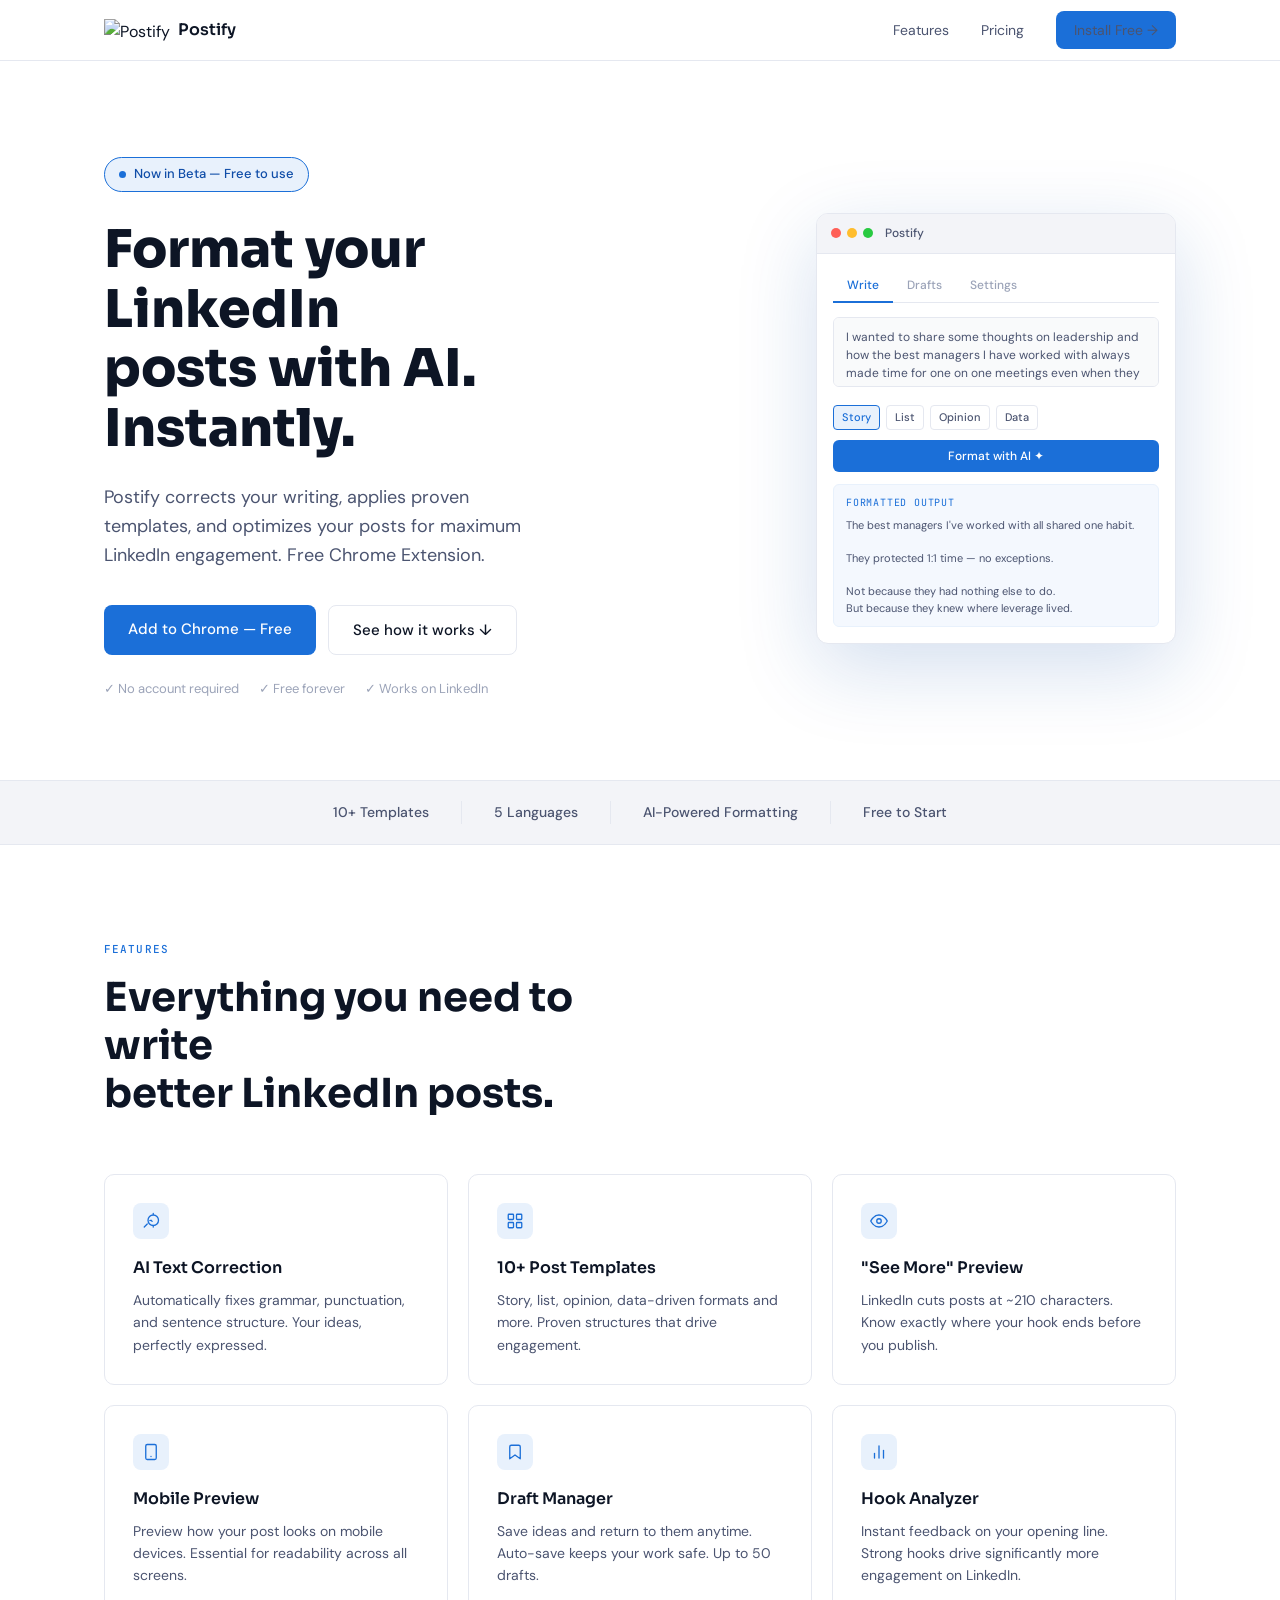
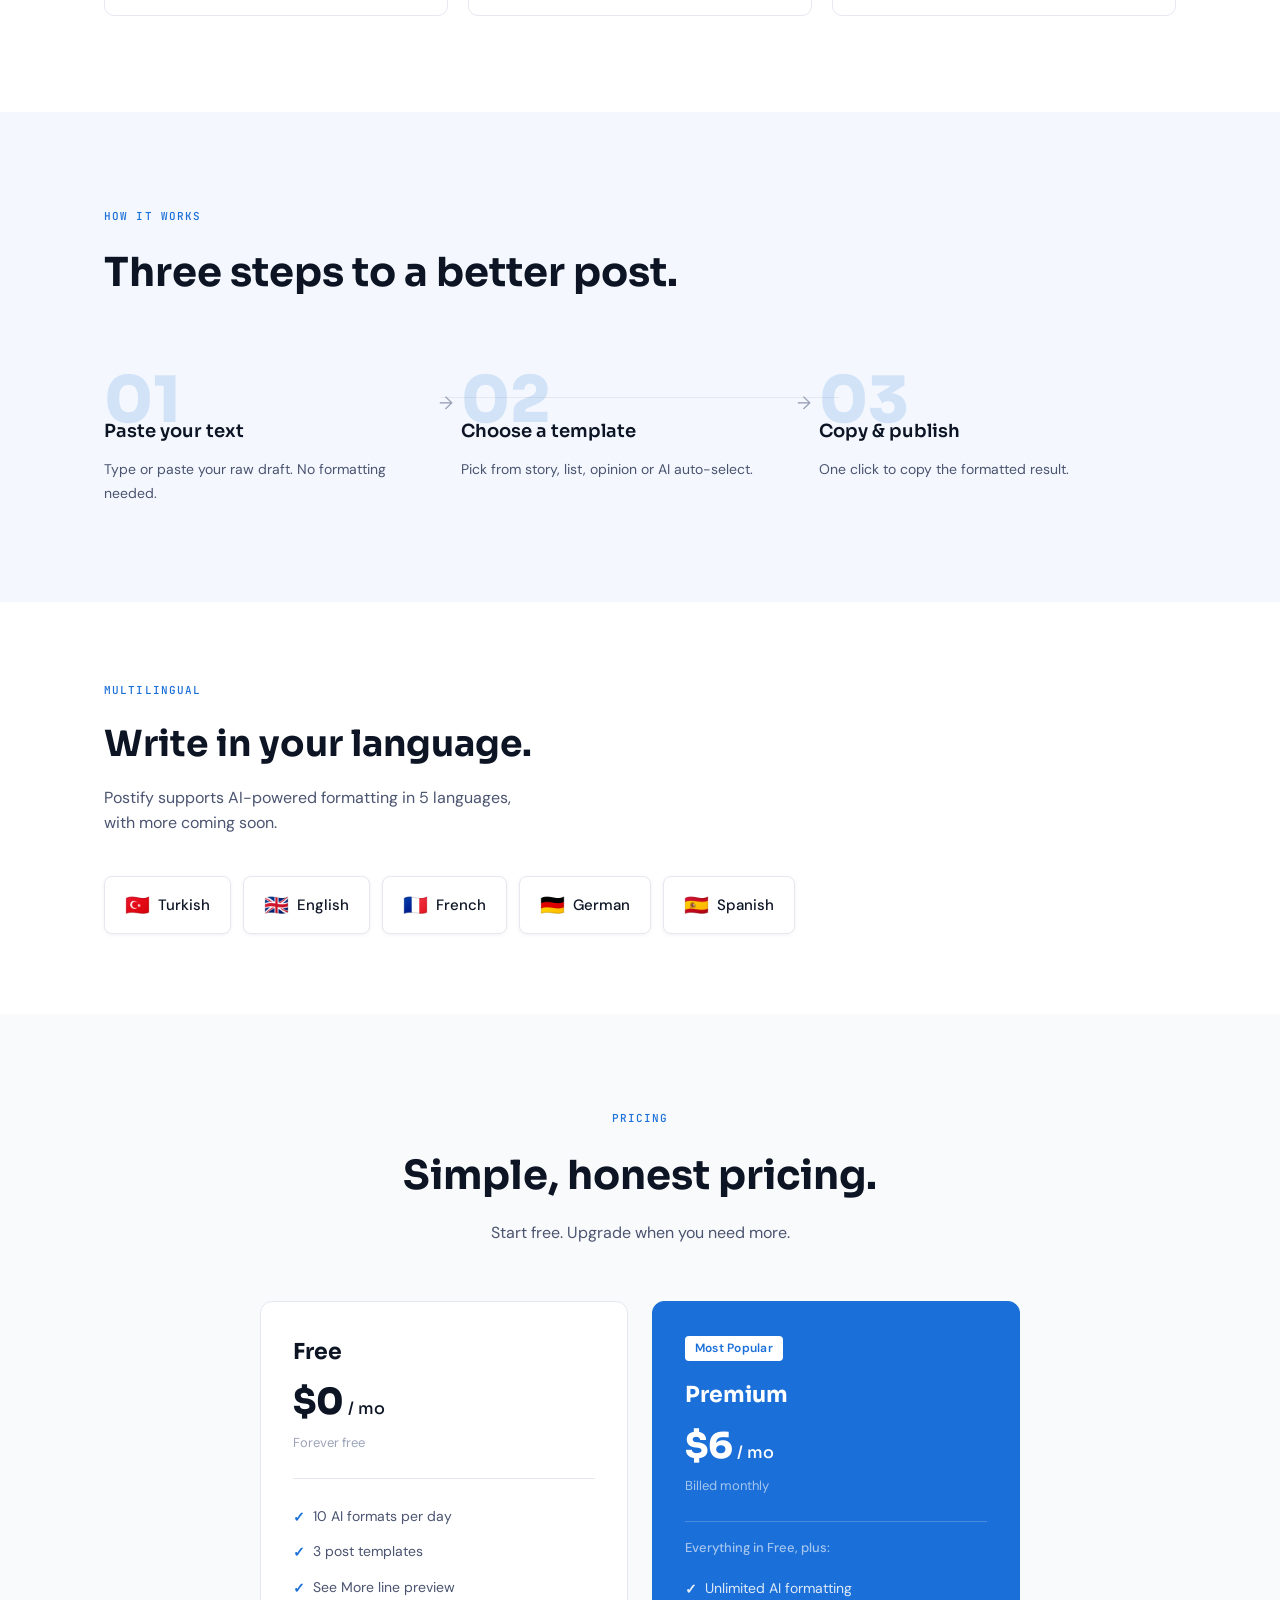
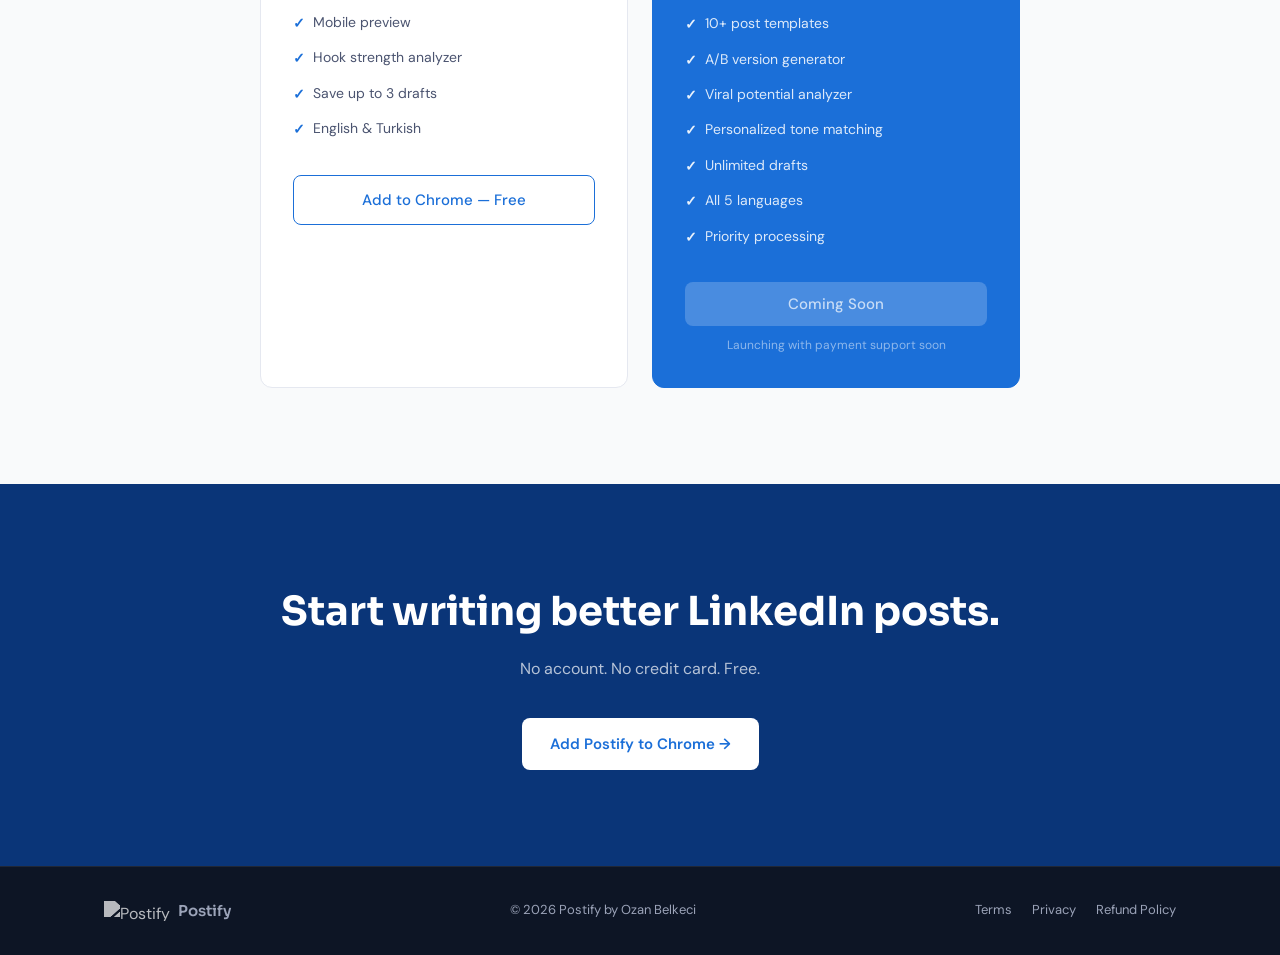
==== index.html @ ab3bcf71 "Initial Postify landing page Complete landing page with index, terms, privacy, refund pages. Vanilla" ====
<!DOCTYPE html>
<html lang="en">
<head>
  <meta charset="UTF-8" />
  <meta name="viewport" content="width=device-width, initial-scale=1.0" />
  <title>Postify — Format LinkedIn Posts with AI</title>
  <meta name="description" content="Postify corrects your writing, applies proven templates, and optimizes your posts for maximum LinkedIn engagement. Free Chrome Extension." />
  <link rel="icon" type="image/png" href="assets/icon128.png" />
  <link rel="stylesheet" href="styles.css" />
</head>
<body>

  <!-- NAVBAR -->
  <header class="navbar">
    <div class="container">
      <nav class="navbar-inner">
        <a href="index.html" class="navbar-logo">
          <img src="assets/icon128.png" alt="Postify" />
          <span>Postify</span>
        </a>
        <ul class="navbar-links">
          <li><a href="#features">Features</a></li>
          <li><a href="#pricing">Pricing</a></li>
          <li><a href="#" class="btn-nav">Install Free →</a></li>
        </ul>
        <button class="hamburger" aria-label="Open menu">
          <span></span>
          <span></span>
          <span></span>
        </button>
      </nav>
    </div>
    <div class="mobile-menu">
      <a href="#features">Features</a>
      <a href="#pricing">Pricing</a>
      <a href="#">Install Free →</a>
    </div>
  </header>

  <!-- HERO -->
  <section class="hero">
    <div class="container">
      <div class="hero-grid">

        <!-- Left column -->
        <div class="hero-left fade-in">
          <div class="hero-badge">
            <span class="hero-badge-dot"></span>
            Now in Beta — Free to use
          </div>

          <h1 class="hero-title">
            Format your LinkedIn<br>
            posts with AI.<br>
            Instantly.
          </h1>

          <p class="hero-subtitle">
            Postify corrects your writing, applies proven templates,
            and optimizes your posts for maximum LinkedIn engagement.
            Free Chrome Extension.
          </p>

          <div class="hero-buttons">
            <a href="#" class="btn-primary">Add to Chrome — Free</a>
            <a href="#how-it-works" class="btn-secondary">See how it works ↓</a>
          </div>

          <div class="hero-trust">
            <span>✓ No account required</span>
            <span>✓ Free forever</span>
            <span>✓ Works on LinkedIn</span>
          </div>
        </div>

        <!-- Right column — Extension mockup -->
        <div class="hero-right fade-in" style="transition-delay: 0.1s;">
          <div class="extension-mockup">
            <div class="mockup-chrome-bar">
              <div class="mockup-dots">
                <span class="mockup-dot red"></span>
                <span class="mockup-dot yellow"></span>
                <span class="mockup-dot green"></span>
              </div>
              <span class="mockup-title-bar">Postify</span>
            </div>
            <div class="mockup-body">
              <div class="mockup-tabs">
                <span class="mockup-tab active">Write</span>
                <span class="mockup-tab">Drafts</span>
                <span class="mockup-tab">Settings</span>
              </div>
              <textarea class="mockup-textarea" readonly>I wanted to share some thoughts on leadership and how the best managers I have worked with always made time for one on one meetings even when they were busy...</textarea>
              <div class="mockup-templates">
                <span class="mockup-chip active">Story</span>
                <span class="mockup-chip">List</span>
                <span class="mockup-chip">Opinion</span>
                <span class="mockup-chip">Data</span>
              </div>
              <button class="mockup-format-btn">Format with AI ✦</button>
              <div class="mockup-output">
                <span class="mockup-output-label">Formatted output</span>
                <p class="mockup-output-text">
                  The best managers I've worked with all shared one habit.<br><br>
                  They protected 1:1 time — no exceptions.<br><br>
                  Not because they had nothing else to do.<br>
                  But because they knew where leverage lived.
                </p>
              </div>
            </div>
          </div>
        </div>

      </div>
    </div>
  </section>

  <!-- STATS BAR -->
  <div class="stats-bar">
    <div class="container">
      <div class="stats-inner">
        <div class="stat-item">10+ Templates</div>
        <div class="stat-item">5 Languages</div>
        <div class="stat-item">AI-Powered Formatting</div>
        <div class="stat-item">Free to Start</div>
      </div>
    </div>
  </div>

  <!-- FEATURES -->
  <section class="features" id="features">
    <div class="container">
      <div class="features-header fade-in">
        <span class="section-label">FEATURES</span>
        <h2 class="features-title">
          Everything you need to write<br>
          better LinkedIn posts.
        </h2>
      </div>

      <div class="features-grid">

        <!-- 1 -->
        <div class="feature-card fade-in">
          <div class="feature-icon">
            <svg viewBox="0 0 24 24" fill="none" stroke="currentColor" stroke-width="1.75" stroke-linecap="round" stroke-linejoin="round">
              <path d="M15 4V2m0 2a7 7 0 1 1 0 14m0-14a7 7 0 1 0 0 14M3 20l4-4M15 18v2m-4.5-8.5L12 11l1.5 1.5"/>
            </svg>
          </div>
          <h3 class="feature-title">AI Text Correction</h3>
          <p class="feature-desc">Automatically fixes grammar, punctuation, and sentence structure. Your ideas, perfectly expressed.</p>
        </div>

        <!-- 2 -->
        <div class="feature-card fade-in" style="transition-delay: 0.05s;">
          <div class="feature-icon">
            <svg viewBox="0 0 24 24" fill="none" stroke="currentColor" stroke-width="1.75" stroke-linecap="round" stroke-linejoin="round">
              <rect x="3" y="3" width="7" height="7" rx="1"/>
              <rect x="14" y="3" width="7" height="7" rx="1"/>
              <rect x="3" y="14" width="7" height="7" rx="1"/>
              <rect x="14" y="14" width="7" height="7" rx="1"/>
            </svg>
          </div>
          <h3 class="feature-title">10+ Post Templates</h3>
          <p class="feature-desc">Story, list, opinion, data-driven formats and more. Proven structures that drive engagement.</p>
        </div>

        <!-- 3 -->
        <div class="feature-card fade-in" style="transition-delay: 0.1s;">
          <div class="feature-icon">
            <svg viewBox="0 0 24 24" fill="none" stroke="currentColor" stroke-width="1.75" stroke-linecap="round" stroke-linejoin="round">
              <path d="M1 12s4-8 11-8 11 8 11 8-4 8-11 8-11-8-11-8z"/>
              <circle cx="12" cy="12" r="3"/>
            </svg>
          </div>
          <h3 class="feature-title">"See More" Preview</h3>
          <p class="feature-desc">LinkedIn cuts posts at ~210 characters. Know exactly where your hook ends before you publish.</p>
        </div>

        <!-- 4 -->
        <div class="feature-card fade-in" style="transition-delay: 0.05s;">
          <div class="feature-icon">
            <svg viewBox="0 0 24 24" fill="none" stroke="currentColor" stroke-width="1.75" stroke-linecap="round" stroke-linejoin="round">
              <rect x="5" y="2" width="14" height="20" rx="2" ry="2"/>
              <path d="M12 18h.01"/>
            </svg>
          </div>
          <h3 class="feature-title">Mobile Preview</h3>
          <p class="feature-desc">Preview how your post looks on mobile devices. Essential for readability across all screens.</p>
        </div>

        <!-- 5 -->
        <div class="feature-card fade-in" style="transition-delay: 0.1s;">
          <div class="feature-icon">
            <svg viewBox="0 0 24 24" fill="none" stroke="currentColor" stroke-width="1.75" stroke-linecap="round" stroke-linejoin="round">
              <path d="M19 21l-7-5-7 5V5a2 2 0 0 1 2-2h10a2 2 0 0 1 2 2z"/>
            </svg>
          </div>
          <h3 class="feature-title">Draft Manager</h3>
          <p class="feature-desc">Save ideas and return to them anytime. Auto-save keeps your work safe. Up to 50 drafts.</p>
        </div>

        <!-- 6 -->
        <div class="feature-card fade-in" style="transition-delay: 0.15s;">
          <div class="feature-icon">
            <svg viewBox="0 0 24 24" fill="none" stroke="currentColor" stroke-width="1.75" stroke-linecap="round" stroke-linejoin="round">
              <line x1="18" y1="20" x2="18" y2="10"/>
              <line x1="12" y1="20" x2="12" y2="4"/>
              <line x1="6" y1="20" x2="6" y2="14"/>
            </svg>
          </div>
          <h3 class="feature-title">Hook Analyzer</h3>
          <p class="feature-desc">Instant feedback on your opening line. Strong hooks drive significantly more engagement on LinkedIn.</p>
        </div>

      </div>
    </div>
  </section>

  <!-- HOW IT WORKS -->
  <section class="how-it-works" id="how-it-works">
    <div class="container">
      <span class="section-label fade-in">HOW IT WORKS</span>
      <h2 class="how-title fade-in">Three steps to a better post.</h2>

      <div class="steps-grid">

        <div class="step fade-in">
          <div class="step-number">01</div>
          <h3 class="step-title">Paste your text</h3>
          <p class="step-desc">Type or paste your raw draft. No formatting needed.</p>
          <span class="step-arrow">→</span>
        </div>

        <div class="step fade-in" style="transition-delay: 0.1s;">
          <div class="step-number">02</div>
          <h3 class="step-title">Choose a template</h3>
          <p class="step-desc">Pick from story, list, opinion or AI auto-select.</p>
          <span class="step-arrow">→</span>
        </div>

        <div class="step fade-in" style="transition-delay: 0.2s;">
          <div class="step-number">03</div>
          <h3 class="step-title">Copy &amp; publish</h3>
          <p class="step-desc">One click to copy the formatted result.</p>
        </div>

      </div>
    </div>
  </section>

  <!-- LANGUAGE SUPPORT -->
  <section class="languages">
    <div class="container">
      <div class="languages-header fade-in">
        <span class="section-label">MULTILINGUAL</span>
        <h2 class="languages-title">Write in your language.</h2>
        <p class="languages-subtitle">
          Postify supports AI-powered formatting in 5 languages,<br>
          with more coming soon.
        </p>
      </div>

      <div class="language-pills fade-in" style="transition-delay: 0.1s;">
        <div class="language-pill"><span class="language-flag">🇹🇷</span> Turkish</div>
        <div class="language-pill"><span class="language-flag">🇬🇧</span> English</div>
        <div class="language-pill"><span class="language-flag">🇫🇷</span> French</div>
        <div class="language-pill"><span class="language-flag">🇩🇪</span> German</div>
        <div class="language-pill"><span class="language-flag">🇪🇸</span> Spanish</div>
      </div>
    </div>
  </section>

  <!-- PRICING -->
  <section class="pricing" id="pricing">
    <div class="container">
      <div class="pricing-header fade-in">
        <span class="section-label">PRICING</span>
        <h2 class="pricing-title">Simple, honest pricing.</h2>
        <p class="pricing-subtitle">Start free. Upgrade when you need more.</p>
      </div>

      <div class="pricing-grid">

        <!-- Free plan -->
        <div class="pricing-card fade-in">
          <p class="pricing-plan-name">Free</p>
          <p class="pricing-price">$0<sub> / mo</sub></p>
          <p class="pricing-period">Forever free</p>
          <div class="pricing-divider"></div>
          <ul class="pricing-features">
            <li><span class="pricing-check">✓</span> 10 AI formats per day</li>
            <li><span class="pricing-check">✓</span> 3 post templates</li>
            <li><span class="pricing-check">✓</span> See More line preview</li>
            <li><span class="pricing-check">✓</span> Mobile preview</li>
            <li><span class="pricing-check">✓</span> Hook strength analyzer</li>
            <li><span class="pricing-check">✓</span> Save up to 3 drafts</li>
            <li><span class="pricing-check">✓</span> English &amp; Turkish</li>
          </ul>
          <a href="#" class="btn-plan-outline">Add to Chrome — Free</a>
        </div>

        <!-- Premium plan -->
        <div class="pricing-card featured fade-in" style="transition-delay: 0.1s;">
          <span class="pricing-badge">Most Popular</span>
          <p class="pricing-plan-name">Premium</p>
          <p class="pricing-price">$6<sub> / mo</sub></p>
          <p class="pricing-period">Billed monthly</p>
          <div class="pricing-divider"></div>
          <p class="pricing-features-label">Everything in Free, plus:</p>
          <ul class="pricing-features">
            <li><span class="pricing-check">✓</span> Unlimited AI formatting</li>
            <li><span class="pricing-check">✓</span> 10+ post templates</li>
            <li><span class="pricing-check">✓</span> A/B version generator</li>
            <li><span class="pricing-check">✓</span> Viral potential analyzer</li>
            <li><span class="pricing-check">✓</span> Personalized tone matching</li>
            <li><span class="pricing-check">✓</span> Unlimited drafts</li>
            <li><span class="pricing-check">✓</span> All 5 languages</li>
            <li><span class="pricing-check">✓</span> Priority processing</li>
          </ul>
          <button class="btn-plan-coming" disabled>Coming Soon</button>
          <p class="pricing-coming-note">Launching with payment support soon</p>
        </div>

      </div>
    </div>
  </section>

  <!-- FINAL CTA -->
  <section class="final-cta">
    <div class="container">
      <h2 class="final-cta-title fade-in">Start writing better LinkedIn posts.</h2>
      <p class="final-cta-subtitle fade-in" style="transition-delay: 0.08s;">No account. No credit card. Free.</p>
      <a href="#" class="btn-cta fade-in" style="transition-delay: 0.16s;">Add Postify to Chrome →</a>
    </div>
  </section>

  <!-- FOOTER -->
  <footer class="footer">
    <div class="container">
      <div class="footer-inner">
        <a href="index.html" class="footer-logo">
          <img src="assets/icon128.png" alt="Postify" />
          <span>Postify</span>
        </a>
        <p class="footer-copy">© 2026 Postify by Ozan Belkeci</p>
        <div class="footer-links">
          <a href="terms.html">Terms</a>
          <a href="privacy.html">Privacy</a>
          <a href="refund.html">Refund Policy</a>
        </div>
      </div>
    </div>
  </footer>

  <script src="main.js"></script>
</body>
</html>
---- styles.css ----
@import url('https://fonts.googleapis.com/css2?family=Sora:wght@400;500;600;700;800&family=DM+Sans:ital,opsz,wght@0,9..40,300;0,9..40,400;0,9..40,500;0,9..40,600;1,9..40,400&family=JetBrains+Mono:wght@400;500&display=swap');

:root {
  --blue-primary: #1B6FD8;
  --blue-dark: #0F4DA8;
  --blue-darker: #0A3578;
  --blue-light: #E8F1FC;
  --blue-pale: #F4F8FE;

  --white: #FFFFFF;
  --gray-50: #F9FAFB;
  --gray-100: #F3F4F8;
  --gray-200: #E5E8F0;
  --gray-400: #9BA3B8;
  --gray-600: #4B5470;
  --gray-900: #0D1525;

  --font-display: 'Sora', sans-serif;
  --font-body: 'DM Sans', sans-serif;
  --font-mono: 'JetBrains Mono', monospace;
}

* {
  margin: 0;
  padding: 0;
  box-sizing: border-box;
}

html {
  scroll-behavior: smooth;
  -webkit-font-smoothing: antialiased;
}

body {
  font-family: var(--font-body);
  color: var(--gray-900);
  background: var(--white);
  line-height: 1.6;
}

.container {
  max-width: 1120px;
  margin: 0 auto;
  padding: 0 24px;
}

.section-label {
  font-family: var(--font-mono);
  font-size: 11px;
  font-weight: 500;
  letter-spacing: 0.1em;
  text-transform: uppercase;
  color: var(--blue-primary);
  margin-bottom: 16px;
  display: block;
}

/* Fade-in animation */
.fade-in {
  opacity: 0;
  transform: translateY(16px);
  transition: opacity 0.4s ease, transform 0.4s ease;
}
.fade-in.visible {
  opacity: 1;
  transform: translateY(0);
}

/* ───────── NAVBAR ───────── */
.navbar {
  position: sticky;
  top: 0;
  z-index: 100;
  backdrop-filter: blur(16px);
  -webkit-backdrop-filter: blur(16px);
  background: rgba(255, 255, 255, 0.85);
  border-bottom: 1px solid var(--gray-200);
}

.navbar-inner {
  display: flex;
  align-items: center;
  justify-content: space-between;
  height: 60px;
}

.navbar-logo {
  display: flex;
  align-items: center;
  gap: 8px;
  text-decoration: none;
  color: var(--gray-900);
}

.navbar-logo img {
  height: 22px;
  width: auto;
}

.navbar-logo span {
  font-family: var(--font-display);
  font-weight: 600;
  font-size: 16px;
  color: var(--gray-900);
}

.navbar-links {
  display: flex;
  align-items: center;
  gap: 32px;
  list-style: none;
}

.navbar-links a {
  font-family: var(--font-body);
  font-size: 14px;
  font-weight: 400;
  color: var(--gray-600);
  text-decoration: none;
  transition: color 0.15s ease;
}

.navbar-links a:hover {
  color: var(--gray-900);
}

.btn-nav {
  font-family: var(--font-body);
  font-size: 14px;
  font-weight: 500;
  background: var(--blue-primary);
  color: var(--white);
  border: none;
  border-radius: 8px;
  padding: 8px 18px;
  cursor: pointer;
  text-decoration: none;
  transition: background 0.15s ease;
  display: inline-block;
}

.btn-nav:hover {
  background: var(--blue-dark);
}

.hamburger {
  display: none;
  flex-direction: column;
  gap: 4px;
  background: none;
  border: none;
  cursor: pointer;
  padding: 4px;
}

.hamburger span {
  display: block;
  width: 22px;
  height: 2px;
  background: var(--gray-900);
  border-radius: 2px;
  transition: all 0.2s ease;
}

.mobile-menu {
  display: none;
  flex-direction: column;
  padding: 16px 24px 20px;
  border-top: 1px solid var(--gray-200);
  gap: 4px;
}

.mobile-menu.open {
  display: flex;
}

.mobile-menu a {
  font-family: var(--font-body);
  font-size: 15px;
  color: var(--gray-600);
  text-decoration: none;
  padding: 10px 0;
  border-bottom: 1px solid var(--gray-100);
  transition: color 0.15s ease;
}

.mobile-menu a:last-child {
  border-bottom: none;
  margin-top: 8px;
  color: var(--blue-primary);
  font-weight: 500;
}

.mobile-menu a:hover {
  color: var(--gray-900);
}

/* ───────── HERO ───────── */
.hero {
  padding: 96px 0 80px;
}

.hero-grid {
  display: grid;
  grid-template-columns: 1fr 1fr;
  gap: 64px;
  align-items: center;
}

.hero-badge {
  display: inline-flex;
  align-items: center;
  gap: 8px;
  background: var(--blue-light);
  border: 1px solid var(--blue-primary);
  color: var(--blue-dark);
  border-radius: 100px;
  padding: 6px 14px;
  font-family: var(--font-body);
  font-size: 13px;
  font-weight: 500;
  margin-bottom: 28px;
}

.hero-badge-dot {
  width: 7px;
  height: 7px;
  background: var(--blue-primary);
  border-radius: 50%;
  animation: pulse 2s infinite;
}

@keyframes pulse {
  0%, 100% { opacity: 1; }
  50% { opacity: 0.4; }
}

.hero-title {
  font-family: var(--font-display);
  font-size: 52px;
  font-weight: 800;
  line-height: 1.15;
  color: var(--gray-900);
  margin-bottom: 24px;
}

.hero-subtitle {
  font-family: var(--font-body);
  font-size: 18px;
  font-weight: 400;
  color: var(--gray-600);
  line-height: 1.6;
  margin-bottom: 36px;
  max-width: 440px;
}

.hero-buttons {
  display: flex;
  gap: 12px;
  flex-wrap: wrap;
  margin-bottom: 24px;
}

.btn-primary {
  font-family: var(--font-body);
  font-size: 15px;
  font-weight: 500;
  background: var(--blue-primary);
  color: var(--white);
  border: none;
  border-radius: 8px;
  padding: 12px 24px;
  cursor: pointer;
  text-decoration: none;
  display: inline-block;
  transition: background 0.15s ease;
}

.btn-primary:hover {
  background: var(--blue-dark);
}

.btn-secondary {
  font-family: var(--font-body);
  font-size: 15px;
  font-weight: 500;
  background: transparent;
  color: var(--gray-900);
  border: 1px solid var(--gray-200);
  border-radius: 8px;
  padding: 12px 24px;
  cursor: pointer;
  text-decoration: none;
  display: inline-block;
  transition: border-color 0.15s ease, background 0.15s ease;
}

.btn-secondary:hover {
  border-color: var(--gray-400);
  background: var(--gray-50);
}

.hero-trust {
  display: flex;
  gap: 20px;
  flex-wrap: wrap;
}

.hero-trust span {
  font-family: var(--font-body);
  font-size: 13px;
  color: var(--gray-400);
}

/* Chrome Extension Mockup */
.extension-mockup {
  background: var(--white);
  border: 1px solid var(--gray-200);
  border-radius: 12px;
  box-shadow: 0 24px 80px rgba(15, 77, 168, 0.18);
  overflow: hidden;
  max-width: 360px;
  margin-left: auto;
}

.mockup-chrome-bar {
  background: var(--gray-100);
  padding: 10px 14px;
  display: flex;
  align-items: center;
  gap: 12px;
  border-bottom: 1px solid var(--gray-200);
}

.mockup-dots {
  display: flex;
  gap: 6px;
}

.mockup-dot {
  width: 10px;
  height: 10px;
  border-radius: 50%;
}

.mockup-dot.red { background: #FF5F57; }
.mockup-dot.yellow { background: #FFBD2E; }
.mockup-dot.green { background: #28CA41; }

.mockup-title-bar {
  font-family: var(--font-body);
  font-size: 12px;
  font-weight: 500;
  color: var(--gray-600);
}

.mockup-body {
  padding: 16px;
}

.mockup-tabs {
  display: flex;
  gap: 0;
  border-bottom: 1px solid var(--gray-200);
  margin-bottom: 14px;
}

.mockup-tab {
  font-family: var(--font-body);
  font-size: 12px;
  font-weight: 500;
  color: var(--gray-400);
  padding: 6px 14px;
  cursor: pointer;
  border-bottom: 2px solid transparent;
  margin-bottom: -1px;
}

.mockup-tab.active {
  color: var(--blue-primary);
  border-bottom-color: var(--blue-primary);
}

.mockup-textarea {
  width: 100%;
  background: var(--gray-50);
  border: 1px solid var(--gray-200);
  border-radius: 6px;
  padding: 10px 12px;
  font-family: var(--font-body);
  font-size: 12px;
  color: var(--gray-600);
  line-height: 1.5;
  margin-bottom: 10px;
  min-height: 70px;
  resize: none;
}

.mockup-templates {
  display: flex;
  gap: 6px;
  flex-wrap: wrap;
  margin-bottom: 10px;
}

.mockup-chip {
  font-family: var(--font-body);
  font-size: 11px;
  font-weight: 500;
  color: var(--gray-600);
  background: var(--white);
  border: 1px solid var(--gray-200);
  border-radius: 4px;
  padding: 3px 8px;
  cursor: pointer;
}

.mockup-chip.active {
  color: var(--blue-primary);
  border-color: var(--blue-primary);
  background: var(--blue-light);
}

.mockup-format-btn {
  width: 100%;
  background: var(--blue-primary);
  color: var(--white);
  border: none;
  border-radius: 6px;
  padding: 8px;
  font-family: var(--font-body);
  font-size: 12px;
  font-weight: 500;
  cursor: pointer;
  margin-bottom: 12px;
}

.mockup-output {
  background: var(--blue-pale);
  border: 1px solid var(--blue-light);
  border-radius: 6px;
  padding: 10px 12px;
}

.mockup-output-label {
  font-family: var(--font-mono);
  font-size: 10px;
  color: var(--blue-primary);
  text-transform: uppercase;
  letter-spacing: 0.08em;
  margin-bottom: 6px;
  display: block;
}

.mockup-output-text {
  font-family: var(--font-body);
  font-size: 11px;
  color: var(--gray-600);
  line-height: 1.5;
}

/* ───────── STATS BAR ───────── */
.stats-bar {
  background: var(--gray-100);
  border-top: 1px solid var(--gray-200);
  border-bottom: 1px solid var(--gray-200);
  padding: 20px 0;
}

.stats-inner {
  display: flex;
  align-items: center;
  justify-content: center;
  gap: 0;
  flex-wrap: wrap;
}

.stat-item {
  font-family: var(--font-body);
  font-size: 14px;
  font-weight: 500;
  color: var(--gray-600);
  padding: 0 32px;
  text-align: center;
}

.stat-item + .stat-item {
  border-left: 1px solid var(--gray-200);
}

/* ───────── FEATURES ───────── */
.features {
  padding: 96px 0;
}

.features-header {
  margin-bottom: 56px;
}

.features-title {
  font-family: var(--font-display);
  font-size: 40px;
  font-weight: 700;
  line-height: 1.2;
  color: var(--gray-900);
  max-width: 520px;
}

.features-grid {
  display: grid;
  grid-template-columns: repeat(3, 1fr);
  gap: 20px;
}

.feature-card {
  background: var(--white);
  border: 1px solid var(--gray-200);
  border-radius: 10px;
  padding: 28px;
  transition: border-color 0.15s ease, box-shadow 0.15s ease;
}

.feature-card:hover {
  border-color: var(--blue-primary);
  box-shadow: 0 4px 16px rgba(27, 111, 216, 0.08);
}

.feature-icon {
  width: 36px;
  height: 36px;
  background: var(--blue-light);
  border-radius: 8px;
  display: flex;
  align-items: center;
  justify-content: center;
  margin-bottom: 16px;
}

.feature-icon svg {
  width: 18px;
  height: 18px;
  color: var(--blue-primary);
}

.feature-title {
  font-family: var(--font-display);
  font-size: 16px;
  font-weight: 600;
  color: var(--gray-900);
  margin-bottom: 8px;
}

.feature-desc {
  font-family: var(--font-body);
  font-size: 14px;
  color: var(--gray-600);
  line-height: 1.6;
}

/* ───────── HOW IT WORKS ───────── */
.how-it-works {
  background: var(--blue-pale);
  padding: 96px 0;
}

.how-title {
  font-family: var(--font-display);
  font-size: 40px;
  font-weight: 700;
  color: var(--gray-900);
  margin-bottom: 64px;
}

.steps-grid {
  display: grid;
  grid-template-columns: repeat(3, 1fr);
  gap: 0;
  position: relative;
}

.steps-grid::before {
  content: '';
  position: absolute;
  top: 28px;
  left: calc(33.333% - 20px);
  right: calc(33.333% - 20px);
  height: 1px;
  background: var(--gray-200);
  z-index: 0;
}

.step {
  position: relative;
  padding: 0 32px 0 0;
}

.step:last-child {
  padding-right: 0;
}

.step-number {
  font-family: var(--font-display);
  font-size: 64px;
  font-weight: 800;
  color: var(--blue-primary);
  opacity: 0.15;
  line-height: 1;
  margin-bottom: -16px;
  position: relative;
  z-index: 1;
}

.step-title {
  font-family: var(--font-display);
  font-size: 18px;
  font-weight: 600;
  color: var(--gray-900);
  margin-bottom: 12px;
  position: relative;
  z-index: 1;
}

.step-desc {
  font-family: var(--font-body);
  font-size: 14px;
  color: var(--gray-600);
  line-height: 1.7;
}

.step-arrow {
  position: absolute;
  top: 20px;
  right: 8px;
  color: var(--gray-400);
  font-size: 18px;
  z-index: 2;
}

/* ───────── LANGUAGES ───────── */
.languages {
  padding: 80px 0;
}

.languages-header {
  margin-bottom: 40px;
}

.languages-title {
  font-family: var(--font-display);
  font-size: 36px;
  font-weight: 700;
  color: var(--gray-900);
  margin-bottom: 12px;
}

.languages-subtitle {
  font-family: var(--font-body);
  font-size: 16px;
  color: var(--gray-600);
}

.language-pills {
  display: flex;
  gap: 12px;
  flex-wrap: wrap;
}

.language-pill {
  display: flex;
  align-items: center;
  gap: 8px;
  border: 1px solid var(--gray-200);
  background: var(--white);
  border-radius: 8px;
  padding: 12px 20px;
  font-family: var(--font-body);
  font-size: 15px;
  font-weight: 500;
  color: var(--gray-900);
  box-shadow: 0 1px 4px rgba(13, 21, 37, 0.06);
}

.language-flag {
  font-size: 20px;
}

/* ───────── PRICING ───────── */
.pricing {
  padding: 96px 0;
  background: var(--gray-50);
}

.pricing-header {
  text-align: center;
  margin-bottom: 56px;
}

.pricing-title {
  font-family: var(--font-display);
  font-size: 40px;
  font-weight: 700;
  color: var(--gray-900);
  margin-bottom: 12px;
}

.pricing-subtitle {
  font-family: var(--font-body);
  font-size: 16px;
  color: var(--gray-600);
}

.pricing-grid {
  display: grid;
  grid-template-columns: 1fr 1fr;
  gap: 24px;
  max-width: 760px;
  margin: 0 auto;
}

.pricing-card {
  border: 1px solid var(--gray-200);
  border-radius: 12px;
  padding: 32px;
  background: var(--white);
}

.pricing-card.featured {
  background: var(--blue-primary);
  border-color: var(--blue-primary);
  color: var(--white);
  position: relative;
}

.pricing-badge {
  display: inline-block;
  background: var(--white);
  color: var(--blue-primary);
  font-family: var(--font-body);
  font-size: 12px;
  font-weight: 600;
  border-radius: 4px;
  padding: 3px 10px;
  margin-bottom: 16px;
  letter-spacing: 0.02em;
}

.pricing-plan-name {
  font-family: var(--font-display);
  font-size: 22px;
  font-weight: 700;
  margin-bottom: 4px;
}

.pricing-price {
  font-family: var(--font-display);
  font-size: 36px;
  font-weight: 800;
  margin-bottom: 2px;
}

.pricing-price sub {
  font-size: 16px;
  font-weight: 500;
  vertical-align: baseline;
}

.pricing-period {
  font-family: var(--font-body);
  font-size: 13px;
  color: var(--gray-400);
  margin-bottom: 24px;
}

.pricing-card.featured .pricing-period {
  color: rgba(255, 255, 255, 0.6);
}

.pricing-divider {
  height: 1px;
  background: var(--gray-200);
  margin-bottom: 20px;
}

.pricing-card.featured .pricing-divider {
  background: rgba(255, 255, 255, 0.2);
}

.pricing-features {
  list-style: none;
  margin-bottom: 28px;
}

.pricing-features li {
  font-family: var(--font-body);
  font-size: 14px;
  color: var(--gray-600);
  padding: 6px 0;
  display: flex;
  align-items: flex-start;
  gap: 8px;
}

.pricing-card.featured .pricing-features li {
  color: rgba(255, 255, 255, 0.85);
}

.pricing-check {
  color: var(--blue-primary);
  font-weight: 600;
  flex-shrink: 0;
  margin-top: 1px;
}

.pricing-card.featured .pricing-check {
  color: rgba(255, 255, 255, 0.9);
}

.pricing-features-label {
  font-family: var(--font-body);
  font-size: 13px;
  font-weight: 500;
  color: var(--gray-400);
  margin-bottom: 12px;
  margin-top: -4px;
}

.pricing-card.featured .pricing-features-label {
  color: rgba(255, 255, 255, 0.6);
}

.btn-plan-outline {
  display: block;
  width: 100%;
  text-align: center;
  font-family: var(--font-body);
  font-size: 15px;
  font-weight: 500;
  background: var(--white);
  color: var(--blue-primary);
  border: 1px solid var(--blue-primary);
  border-radius: 8px;
  padding: 12px;
  cursor: pointer;
  text-decoration: none;
  transition: background 0.15s ease;
}

.btn-plan-outline:hover {
  background: var(--blue-light);
}

.btn-plan-coming {
  display: block;
  width: 100%;
  text-align: center;
  font-family: var(--font-body);
  font-size: 15px;
  font-weight: 500;
  background: rgba(255, 255, 255, 0.2);
  color: rgba(255, 255, 255, 0.7);
  border: none;
  border-radius: 8px;
  padding: 12px;
  cursor: not-allowed;
}

.pricing-coming-note {
  font-family: var(--font-body);
  font-size: 12px;
  color: rgba(255, 255, 255, 0.5);
  text-align: center;
  margin-top: 10px;
}

/* ───────── FINAL CTA ───────── */
.final-cta {
  background: var(--blue-darker);
  padding: 96px 0;
  text-align: center;
}

.final-cta-title {
  font-family: var(--font-display);
  font-size: 40px;
  font-weight: 700;
  color: var(--white);
  margin-bottom: 12px;
}

.final-cta-subtitle {
  font-family: var(--font-body);
  font-size: 16px;
  color: rgba(255, 255, 255, 0.7);
  margin-bottom: 36px;
}

.btn-cta {
  font-family: var(--font-body);
  font-size: 15px;
  font-weight: 600;
  background: var(--white);
  color: var(--blue-primary);
  border: none;
  border-radius: 8px;
  padding: 14px 28px;
  cursor: pointer;
  text-decoration: none;
  display: inline-block;
  transition: opacity 0.15s ease;
}

.btn-cta:hover {
  opacity: 0.92;
}

/* ───────── FOOTER ───────── */
.footer {
  background: var(--gray-900);
  border-top: 1px solid rgba(255, 255, 255, 0.08);
  padding: 32px 0;
}

.footer-inner {
  display: flex;
  align-items: center;
  justify-content: space-between;
  flex-wrap: wrap;
  gap: 16px;
}

.footer-logo {
  display: flex;
  align-items: center;
  gap: 8px;
  text-decoration: none;
}

.footer-logo img {
  height: 20px;
  width: auto;
  filter: brightness(0) invert(1);
  opacity: 0.7;
}

.footer-logo span {
  font-family: var(--font-display);
  font-size: 15px;
  font-weight: 600;
  color: var(--gray-400);
}

.footer-copy {
  font-family: var(--font-body);
  font-size: 13px;
  color: var(--gray-400);
}

.footer-links {
  display: flex;
  gap: 20px;
}

.footer-links a {
  font-family: var(--font-body);
  font-size: 13px;
  color: var(--gray-400);
  text-decoration: none;
  transition: color 0.15s ease;
}

.footer-links a:hover {
  color: var(--white);
}

/* ───────── POLICY PAGES ───────── */
.policy-page {
  padding: 72px 0 96px;
}

.policy-content {
  max-width: 720px;
  margin: 0 auto;
}

.policy-content h1 {
  font-family: var(--font-display);
  font-size: 36px;
  font-weight: 700;
  color: var(--gray-900);
  margin-bottom: 8px;
}

.policy-date {
  font-family: var(--font-body);
  font-size: 14px;
  color: var(--gray-400);
  margin-bottom: 48px;
  display: block;
}

.policy-content h2 {
  font-family: var(--font-display);
  font-size: 20px;
  font-weight: 600;
  color: var(--gray-900);
  margin-top: 40px;
  margin-bottom: 12px;
}

.policy-content p {
  font-family: var(--font-body);
  font-size: 15px;
  color: var(--gray-600);
  line-height: 1.75;
  margin-bottom: 12px;
}

.policy-content ul {
  font-family: var(--font-body);
  font-size: 15px;
  color: var(--gray-600);
  line-height: 1.75;
  margin-bottom: 16px;
  padding-left: 20px;
}

.policy-content ul li {
  margin-bottom: 6px;
}

.policy-content a {
  color: var(--blue-primary);
  text-decoration: none;
}

.policy-content a:hover {
  text-decoration: underline;
}

/* ───────── RESPONSIVE ───────── */
@media (max-width: 768px) {
  .navbar-links,
  .btn-nav {
    display: none;
  }

  .hamburger {
    display: flex;
  }

  .hero {
    padding: 64px 0 56px;
  }

  .hero-grid {
    grid-template-columns: 1fr;
    gap: 48px;
  }

  .hero-title {
    font-size: 36px;
  }

  .hero-subtitle {
    font-size: 16px;
  }

  .extension-mockup {
    margin: 0 auto;
  }

  .stats-inner {
    gap: 0;
  }

  .stat-item {
    width: 50%;
    padding: 12px 0;
    border-left: none !important;
  }

  .stat-item:nth-child(2),
  .stat-item:nth-child(4) {
    border-left: 1px solid var(--gray-200) !important;
  }

  .features {
    padding: 64px 0;
  }

  .features-grid {
    grid-template-columns: 1fr;
    gap: 16px;
  }

  .features-title {
    font-size: 30px;
  }

  .how-it-works {
    padding: 64px 0;
  }

  .how-title {
    font-size: 30px;
    margin-bottom: 40px;
  }

  .steps-grid {
    grid-template-columns: 1fr;
    gap: 32px;
  }

  .steps-grid::before {
    display: none;
  }

  .step {
    padding: 0;
  }

  .step-arrow {
    display: none;
  }

  .languages-title {
    font-size: 28px;
  }

  .pricing {
    padding: 64px 0;
  }

  .pricing-grid {
    grid-template-columns: 1fr;
  }

  .pricing-title {
    font-size: 30px;
  }

  .final-cta {
    padding: 64px 0;
  }

  .final-cta-title {
    font-size: 28px;
  }

  .footer-inner {
    flex-direction: column;
    align-items: flex-start;
    gap: 12px;
  }
}

@media (max-width: 480px) {
  .hero-title {
    font-size: 30px;
  }

  .hero-buttons {
    flex-direction: column;
  }

  .hero-buttons .btn-primary,
  .hero-buttons .btn-secondary {
    text-align: center;
  }

  .hero-trust {
    flex-direction: column;
    gap: 8px;
  }

  .language-pills {
    gap: 8px;
  }

  .language-pill {
    padding: 10px 14px;
    font-size: 14px;
  }
}
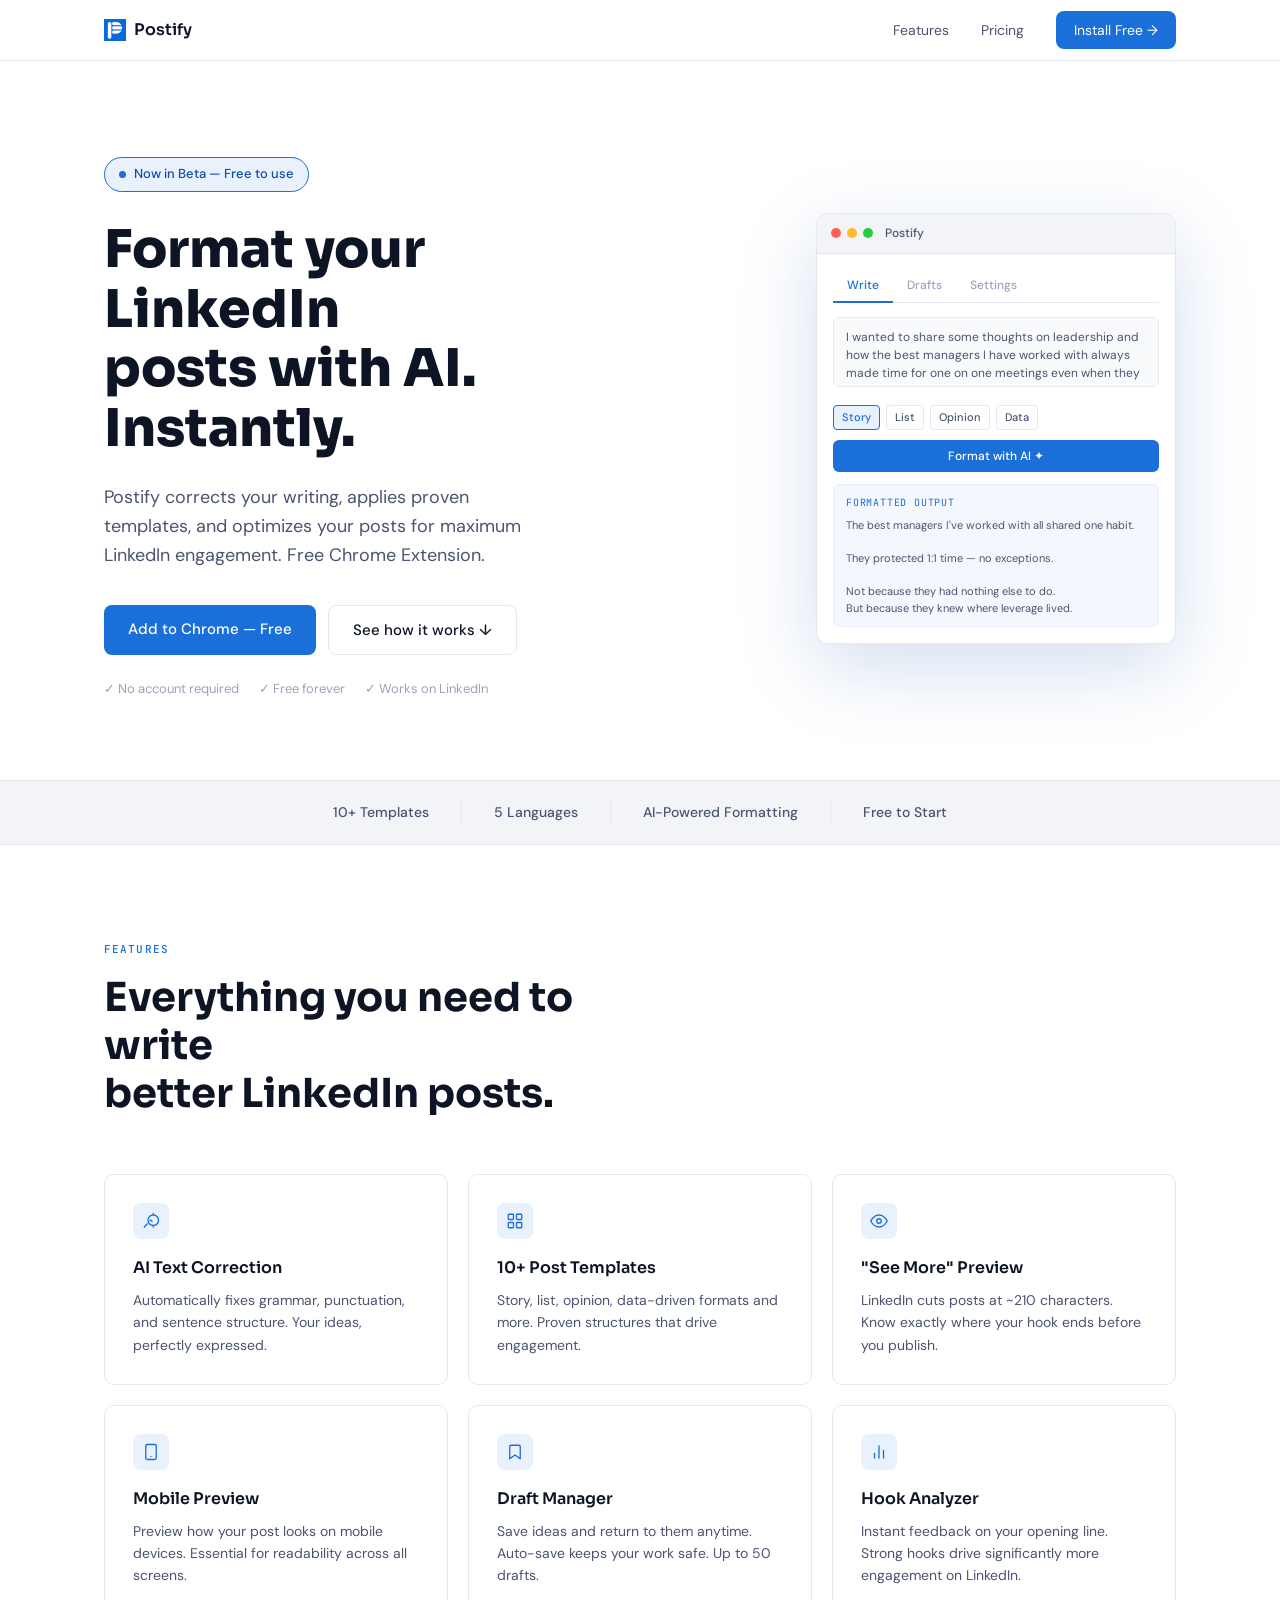
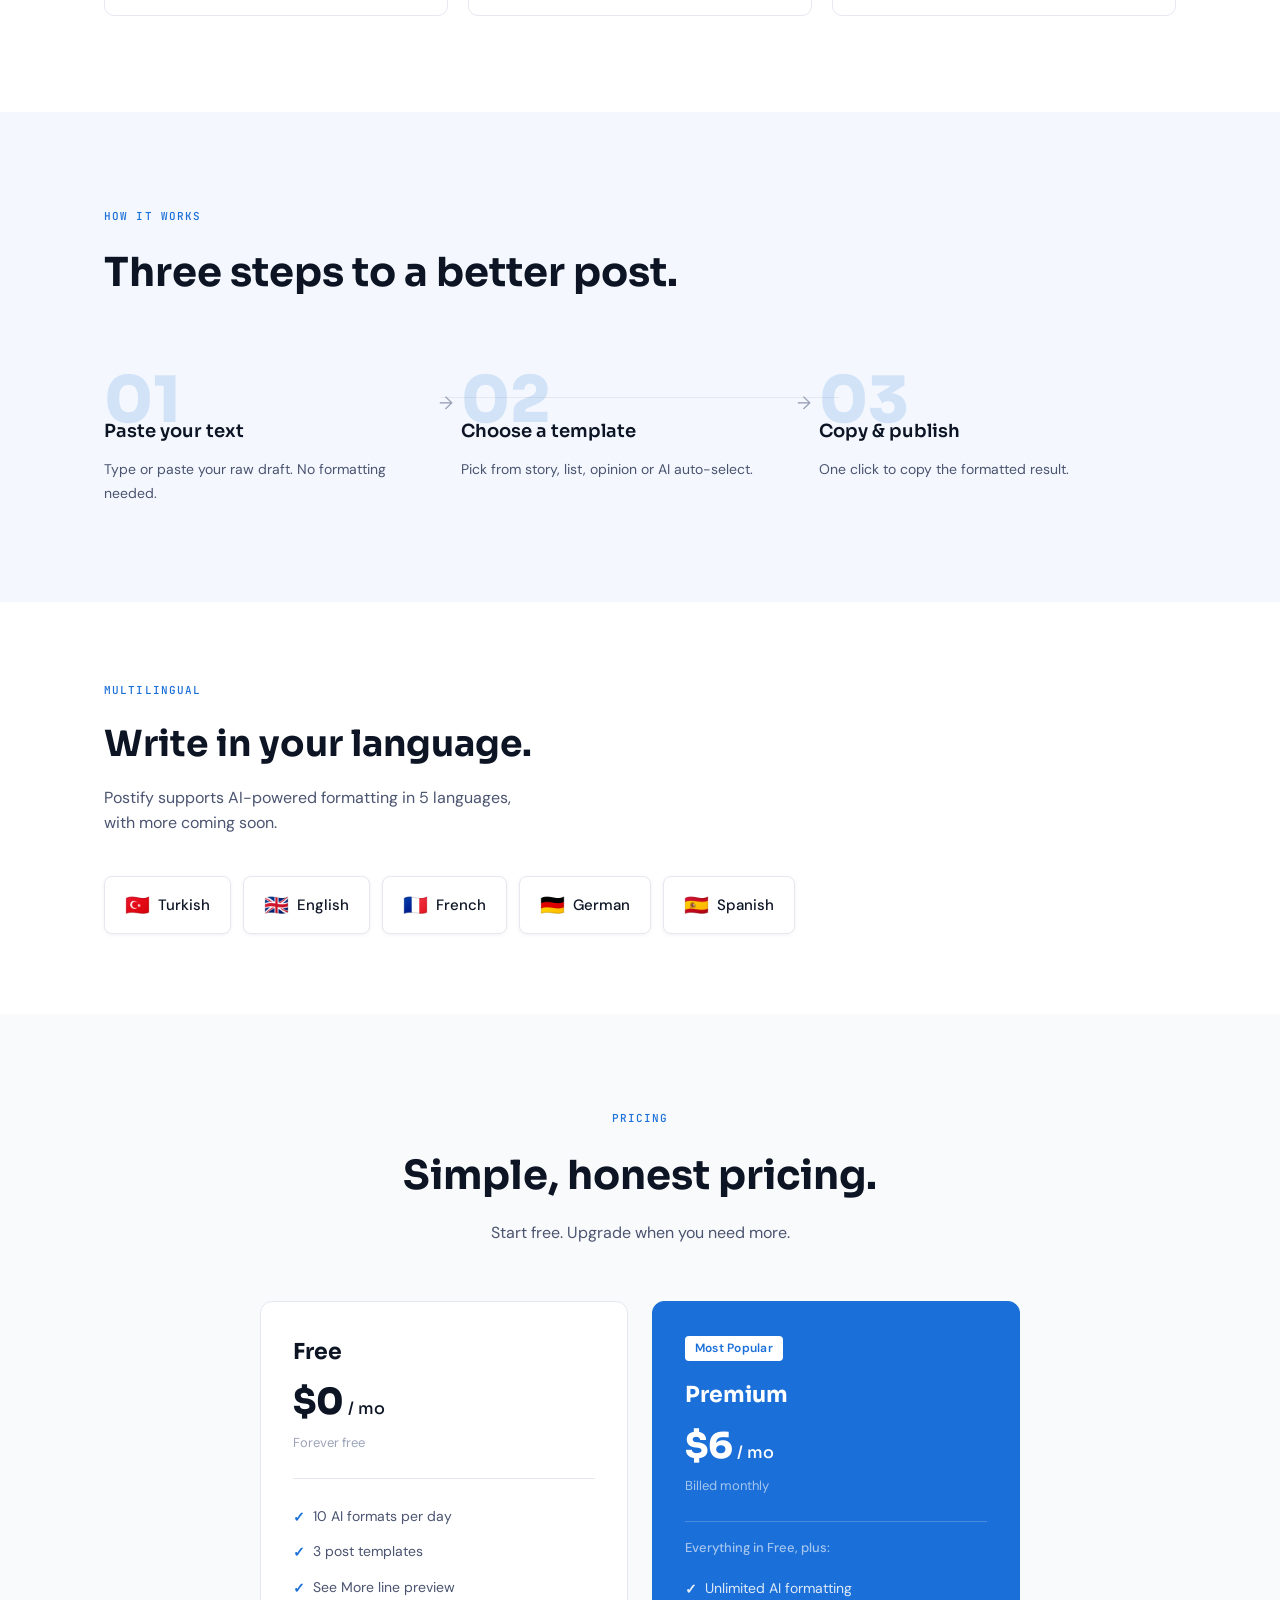
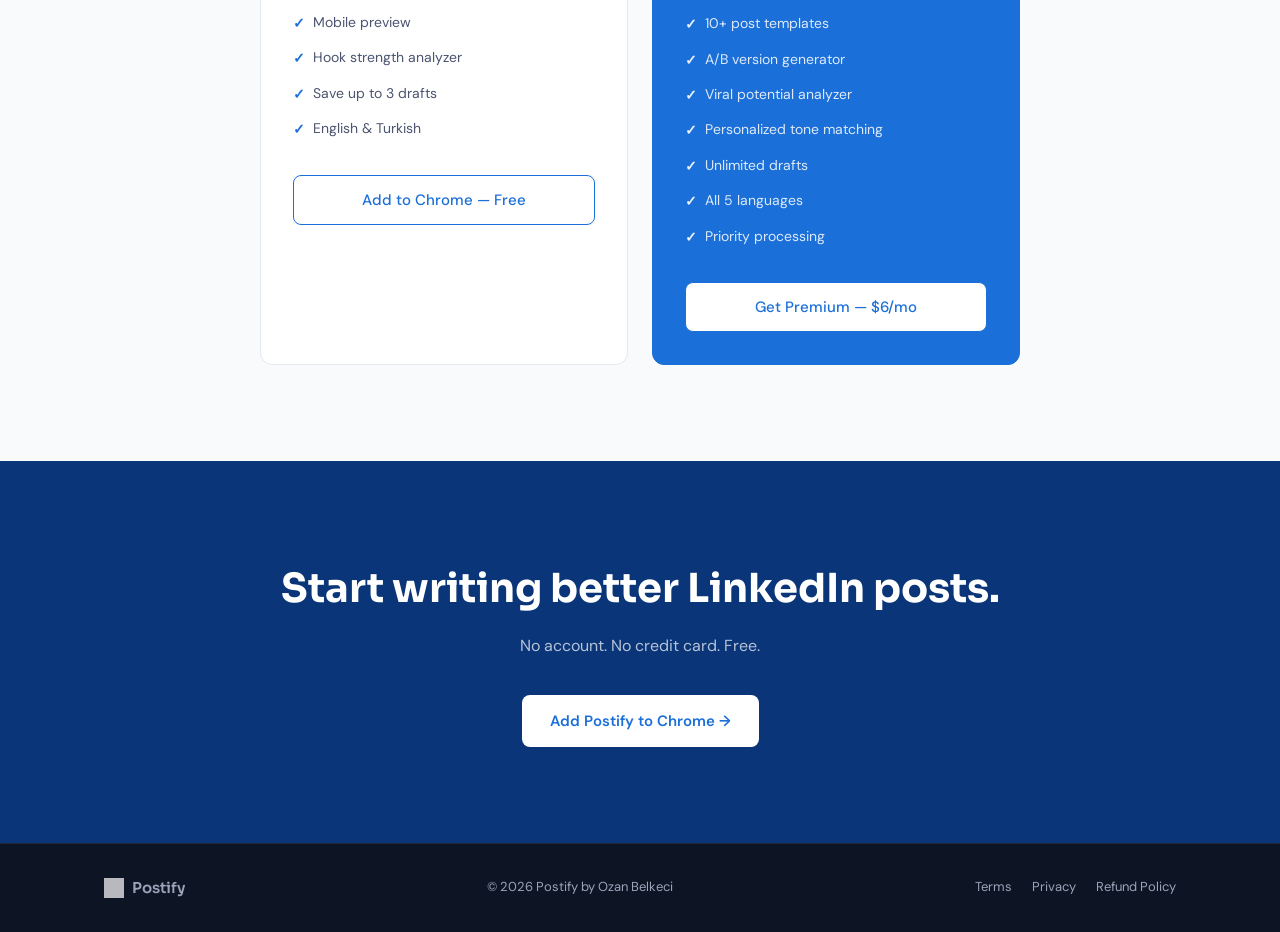
==== commit 993c5a05: "Activate Premium plan button Replace disabled Coming Soon button with active Get Premium CTA.  Co-Au" ====
--- a/index.html
+++ b/index.html
@@ -318,8 +318,7 @@
             <li><span class="pricing-check">✓</span> All 5 languages</li>
             <li><span class="pricing-check">✓</span> Priority processing</li>
           </ul>
-          <button class="btn-plan-coming" disabled>Coming Soon</button>
-          <p class="pricing-coming-note">Launching with payment support soon</p>
+          <a href="#" class="btn-plan-outline">Get Premium — $6/mo</a>
         </div>
 
       </div>
--- a/styles.css
+++ b/styles.css
@@ -122,6 +122,14 @@
 
 .navbar-links a:hover {
   color: var(--gray-900);
+}
+
+.navbar-links .btn-nav {
+  color: var(--white);
+}
+
+.navbar-links .btn-nav:hover {
+  color: var(--white);
 }
 
 .btn-nav {
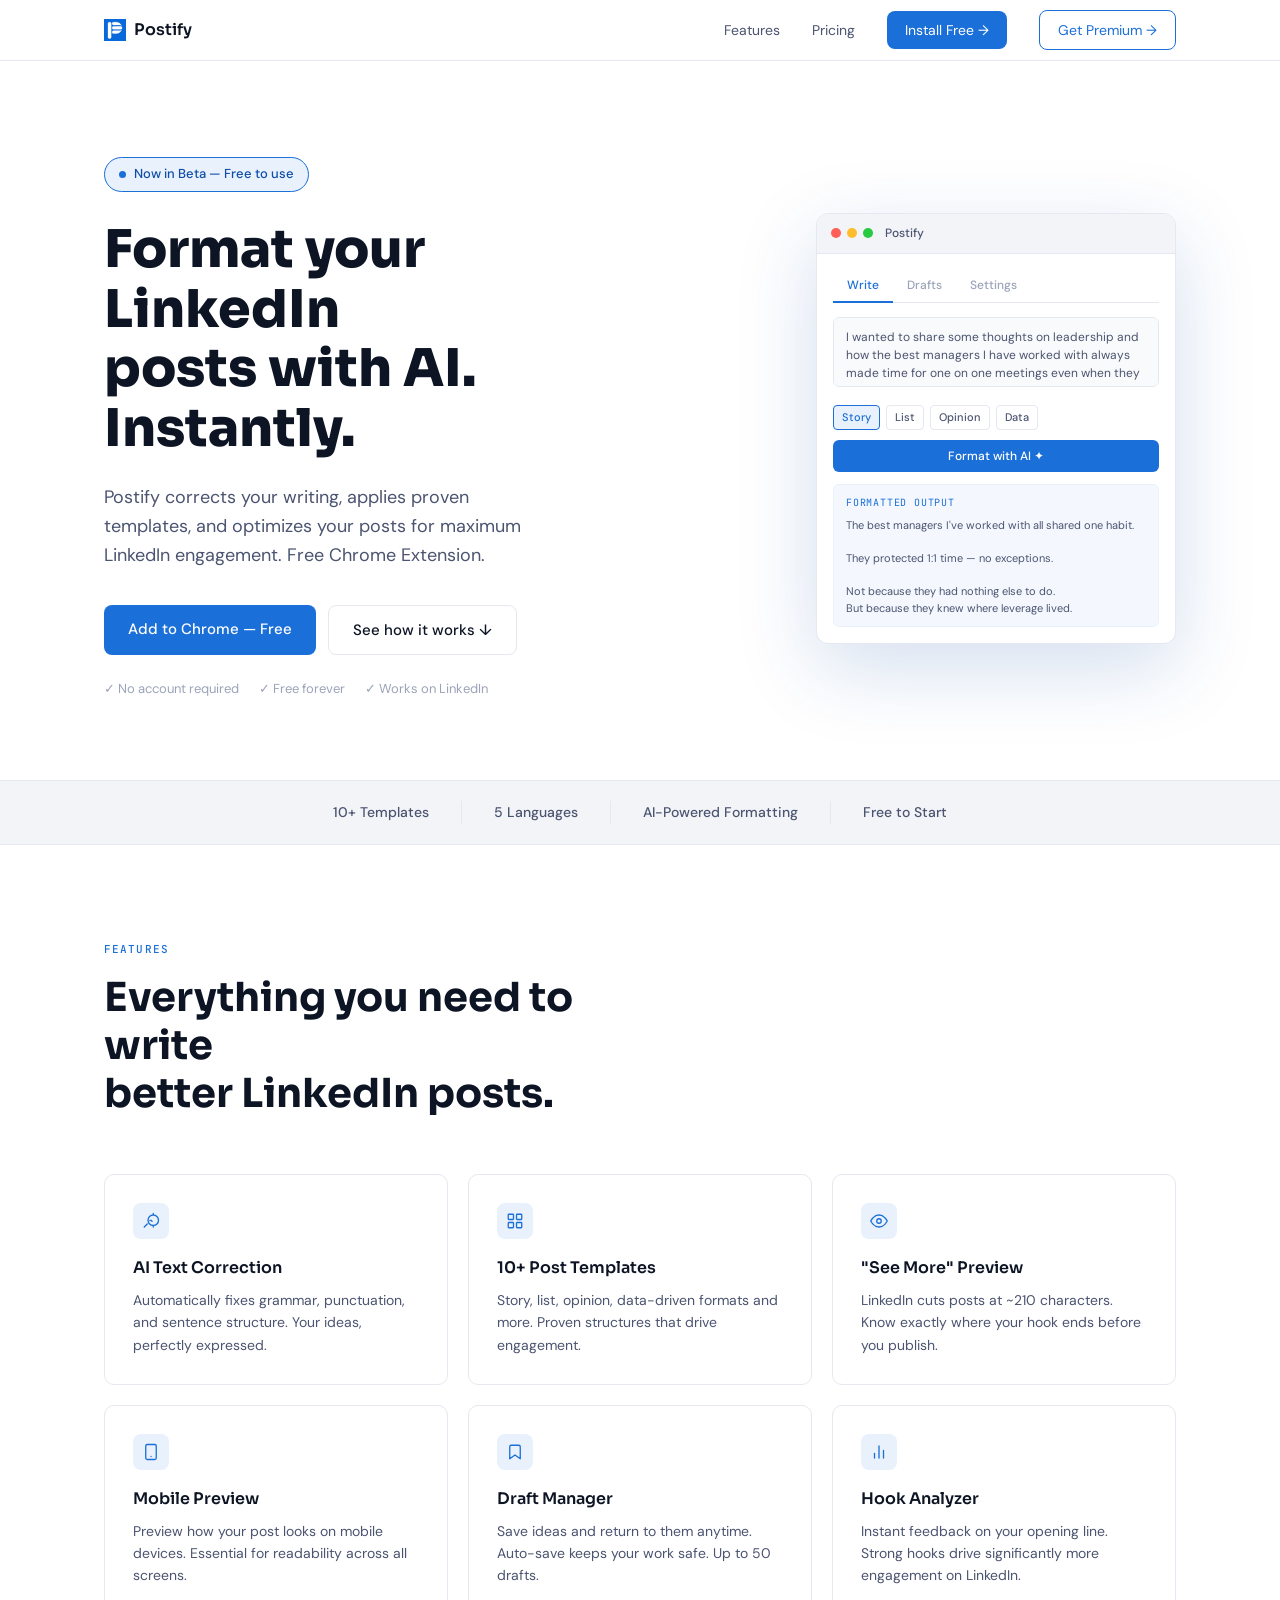
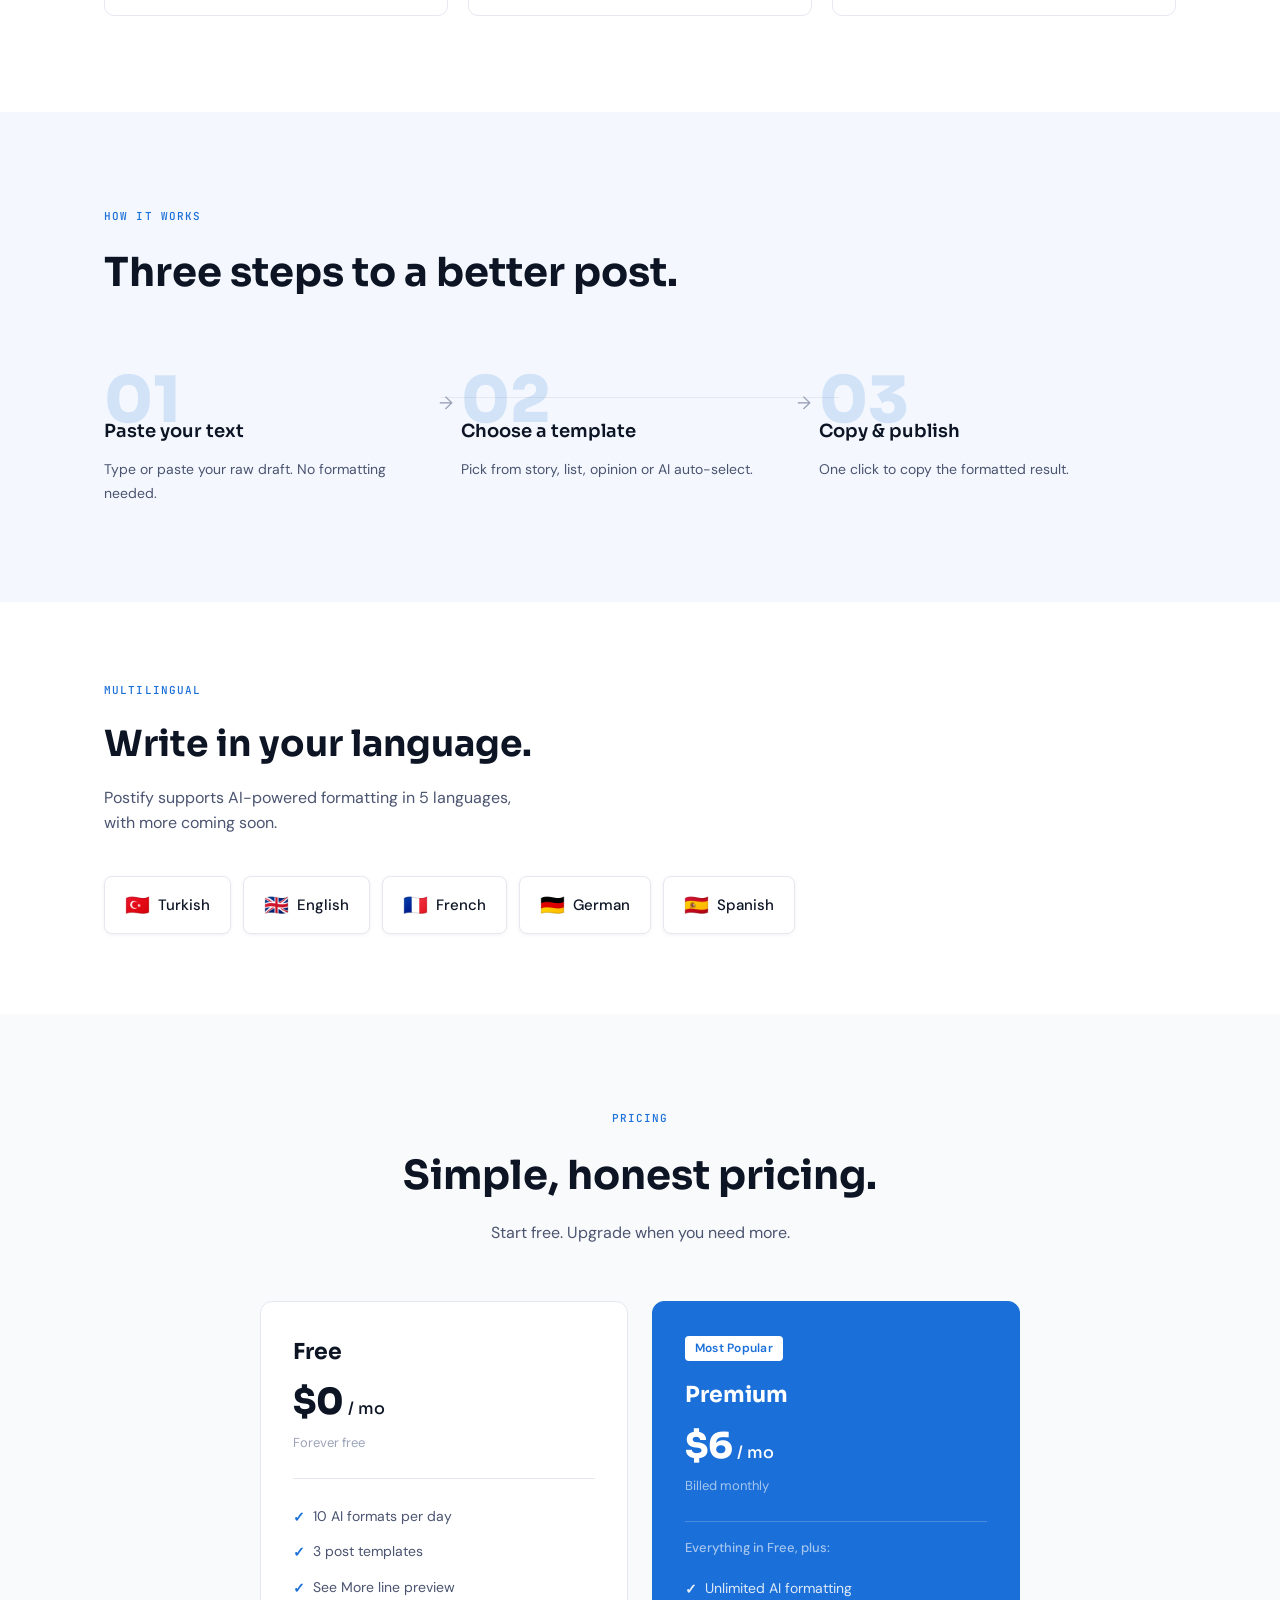
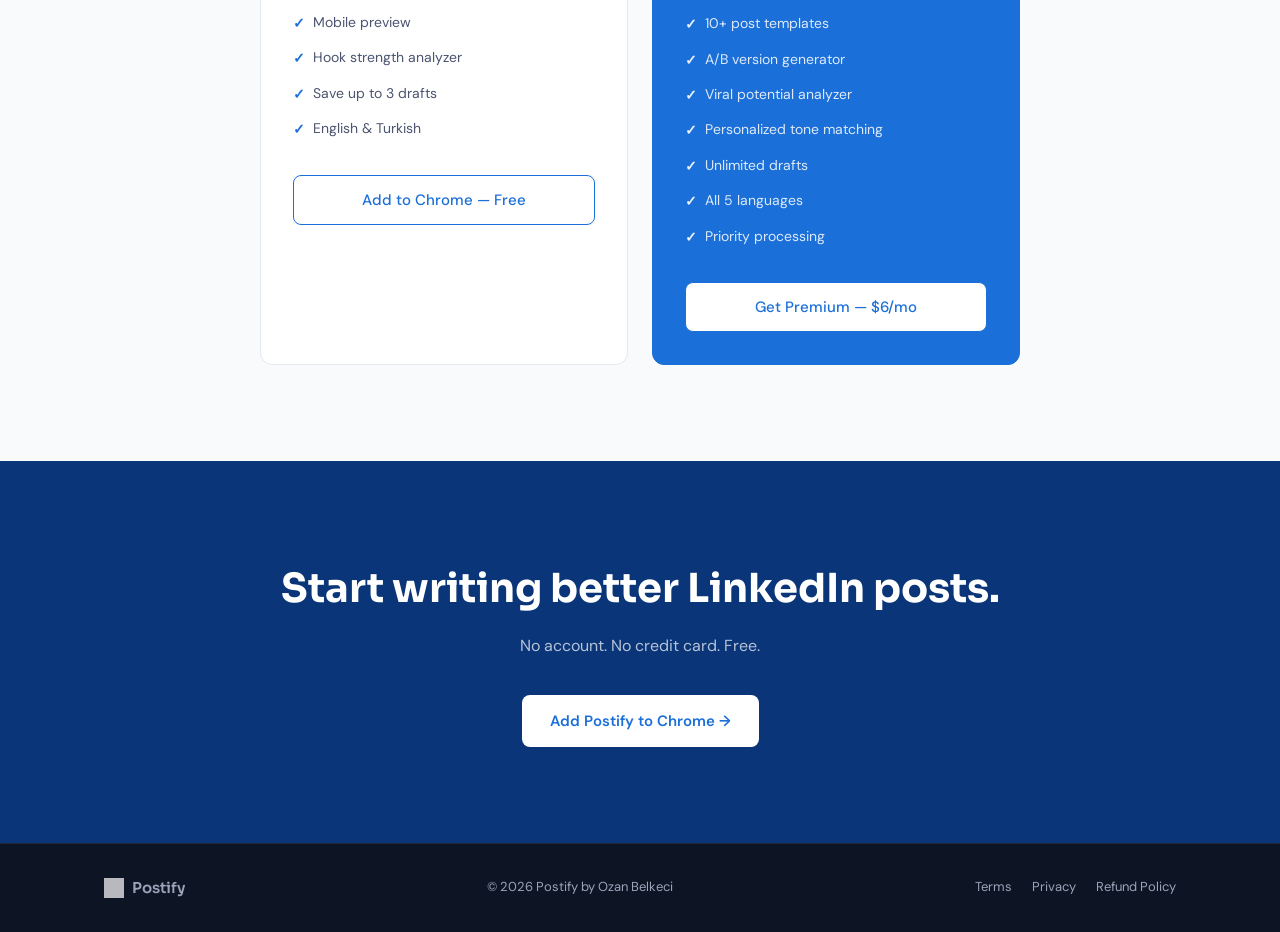
==== commit b05f8934: "Add Polar.sh payment link and Get Premium navbar button - Premium pricing card now links to Polar.sh" ====
--- a/index.html
+++ b/index.html
@@ -22,6 +22,7 @@
           <li><a href="#features">Features</a></li>
           <li><a href="#pricing">Pricing</a></li>
           <li><a href="#" class="btn-nav">Install Free →</a></li>
+          <li><a href="https://buy.polar.sh/polar_cl_0F5MBFNqgj2aqh8e8LfYJPankoTeyXjlN0z6P3lCNPZ" class="btn-nav btn-nav-premium" target="_blank" rel="noopener">Get Premium →</a></li>
         </ul>
         <button class="hamburger" aria-label="Open menu">
           <span></span>
@@ -318,7 +319,7 @@
             <li><span class="pricing-check">✓</span> All 5 languages</li>
             <li><span class="pricing-check">✓</span> Priority processing</li>
           </ul>
-          <a href="#" class="btn-plan-outline">Get Premium — $6/mo</a>
+          <a href="https://buy.polar.sh/polar_cl_0F5MBFNqgj2aqh8e8LfYJPankoTeyXjlN0z6P3lCNPZ" class="btn-plan-outline" target="_blank" rel="noopener">Get Premium — $6/mo</a>
         </div>
 
       </div>
--- a/styles.css
+++ b/styles.css
@@ -151,6 +151,24 @@
   background: var(--blue-dark);
 }
 
+.btn-nav-premium {
+  background: var(--white);
+  color: var(--blue-primary);
+  border: 1px solid var(--blue-primary);
+}
+
+.btn-nav-premium:hover {
+  background: var(--blue-light);
+}
+
+.navbar-links .btn-nav-premium {
+  color: var(--blue-primary);
+}
+
+.navbar-links .btn-nav-premium:hover {
+  color: var(--blue-primary);
+}
+
 .hamburger {
   display: none;
   flex-direction: column;
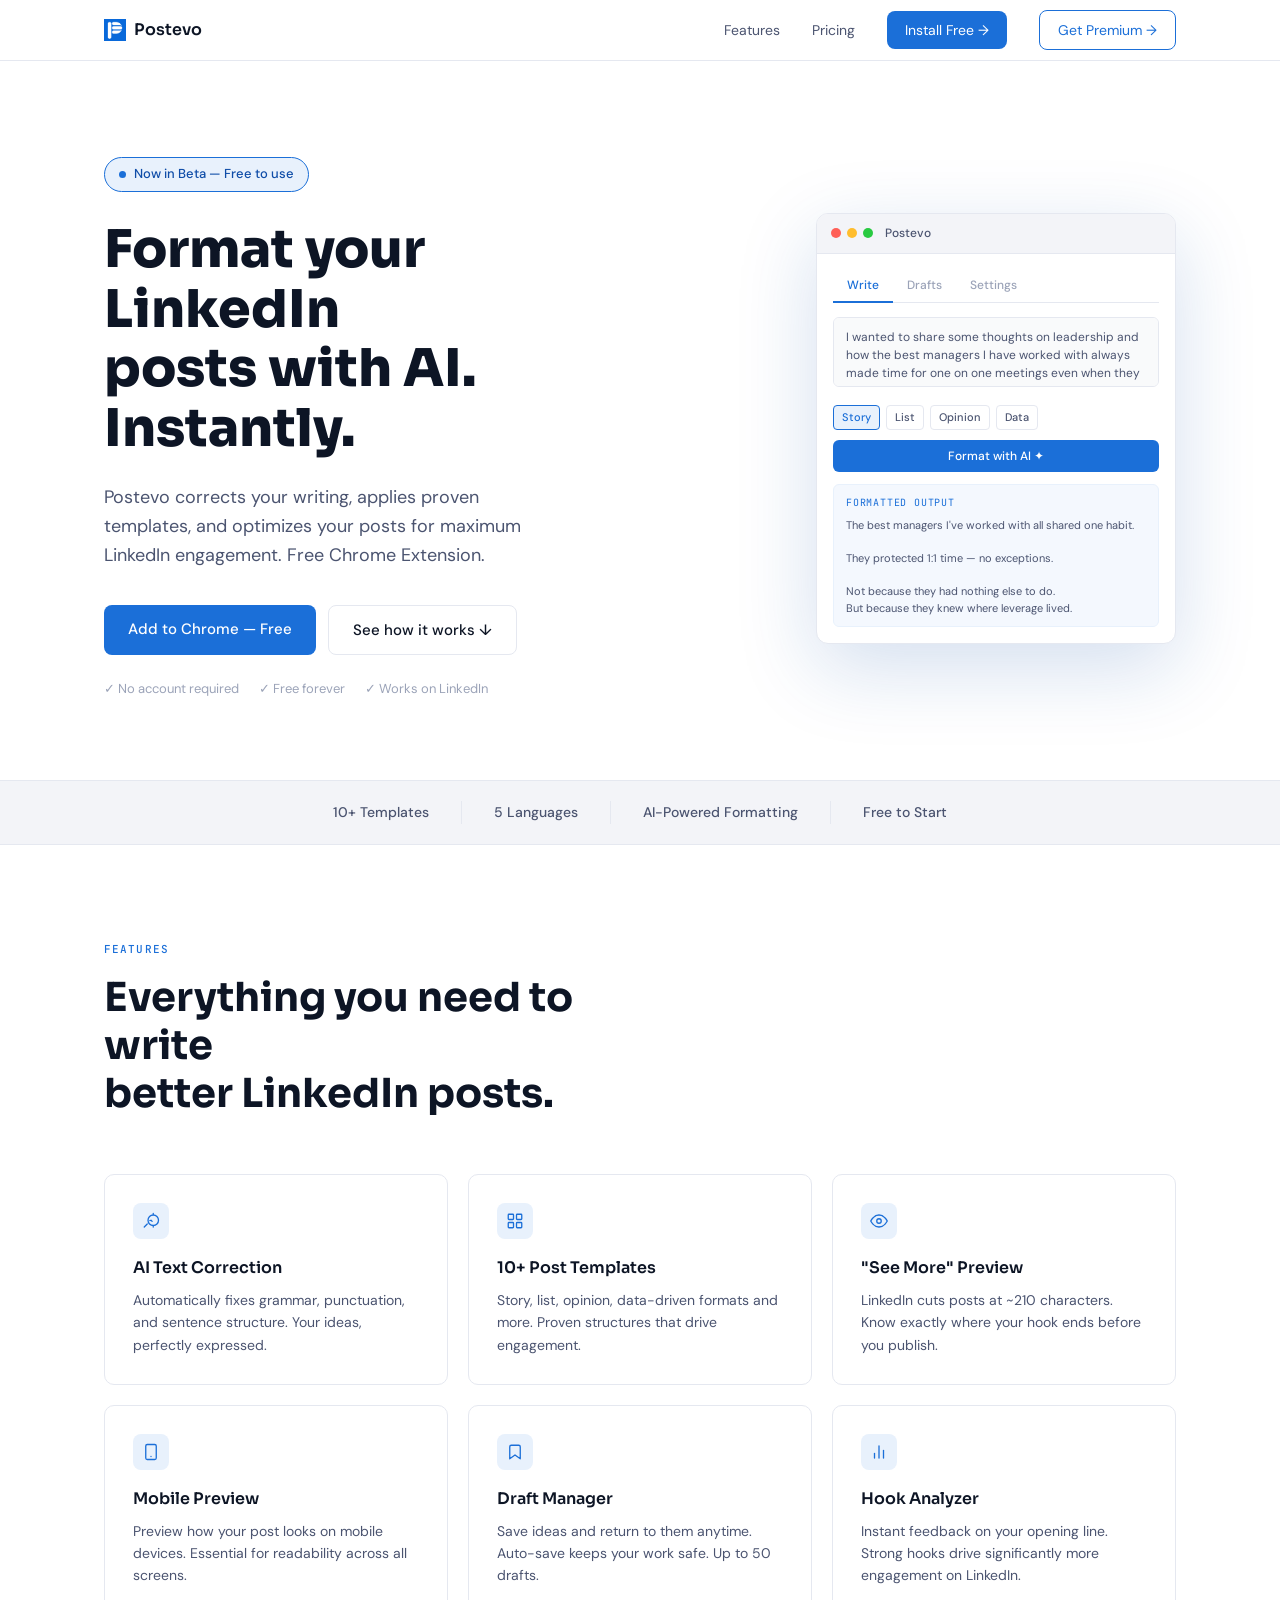
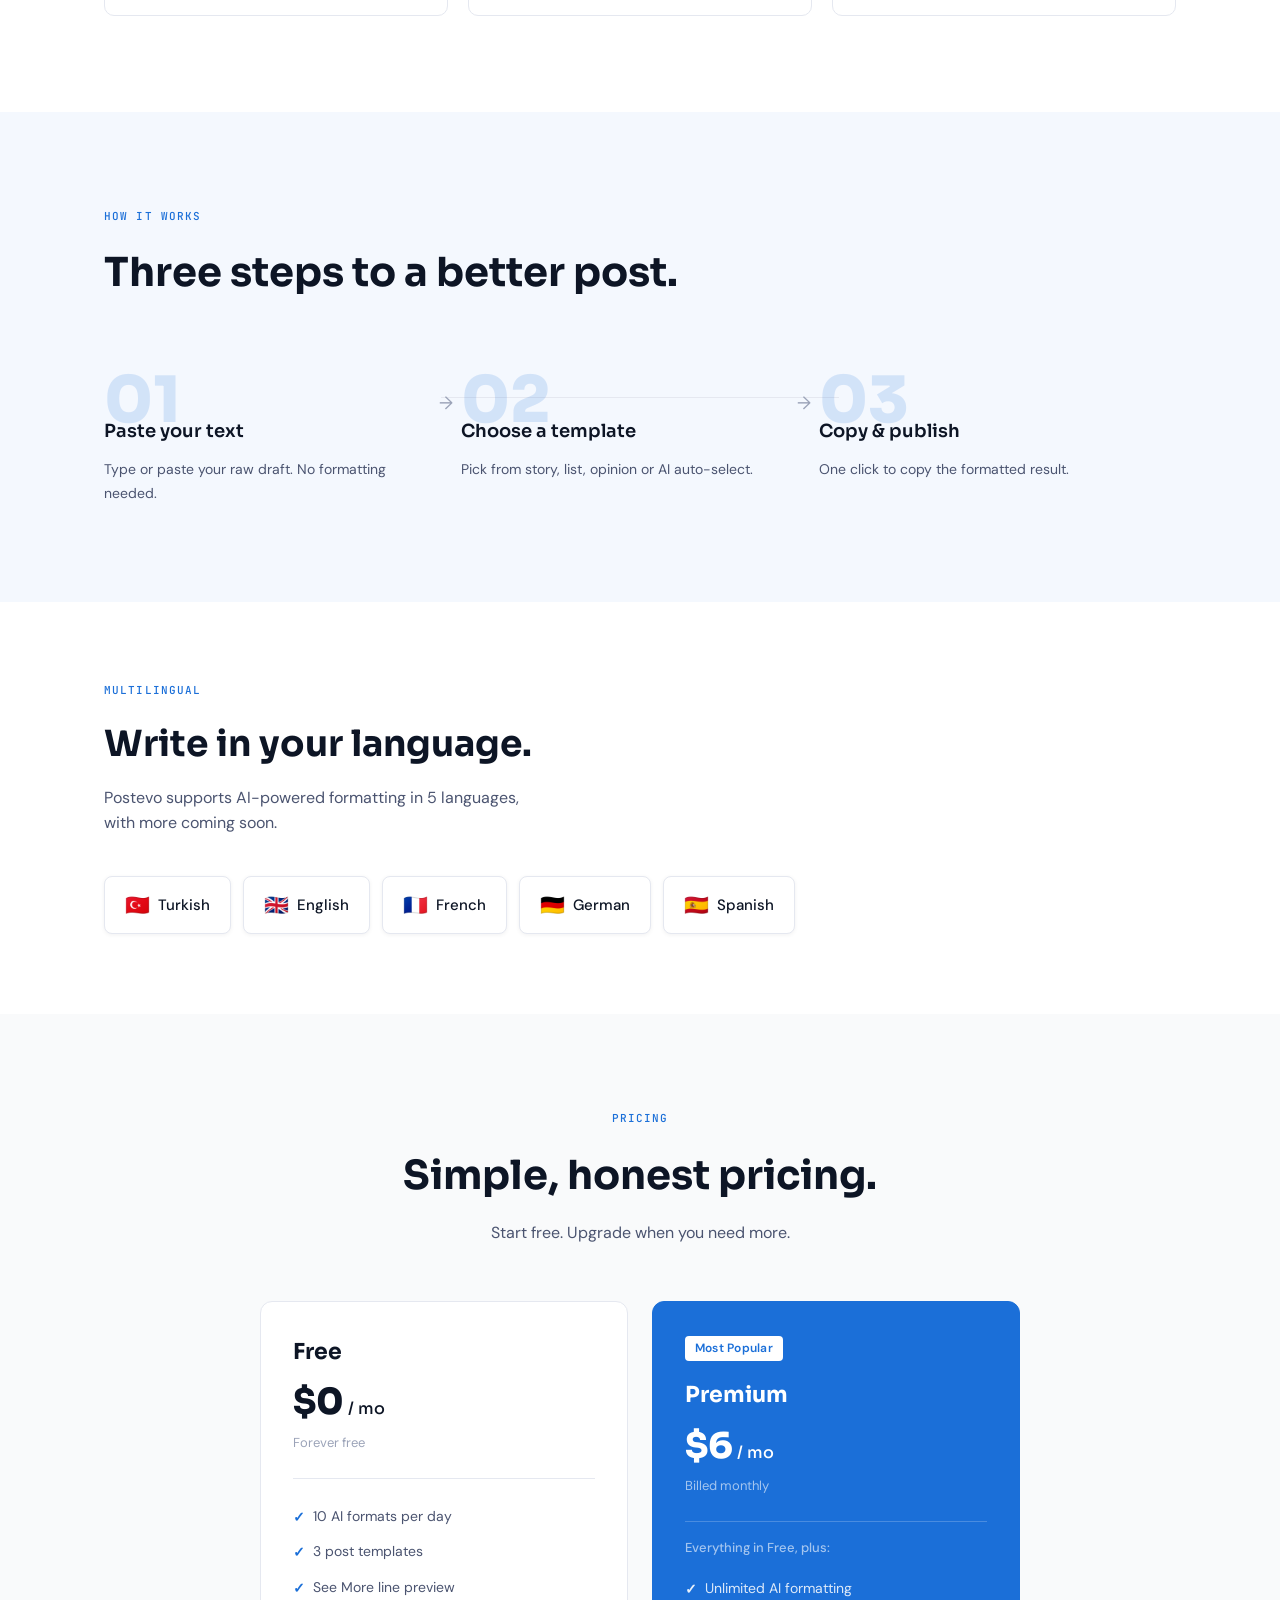
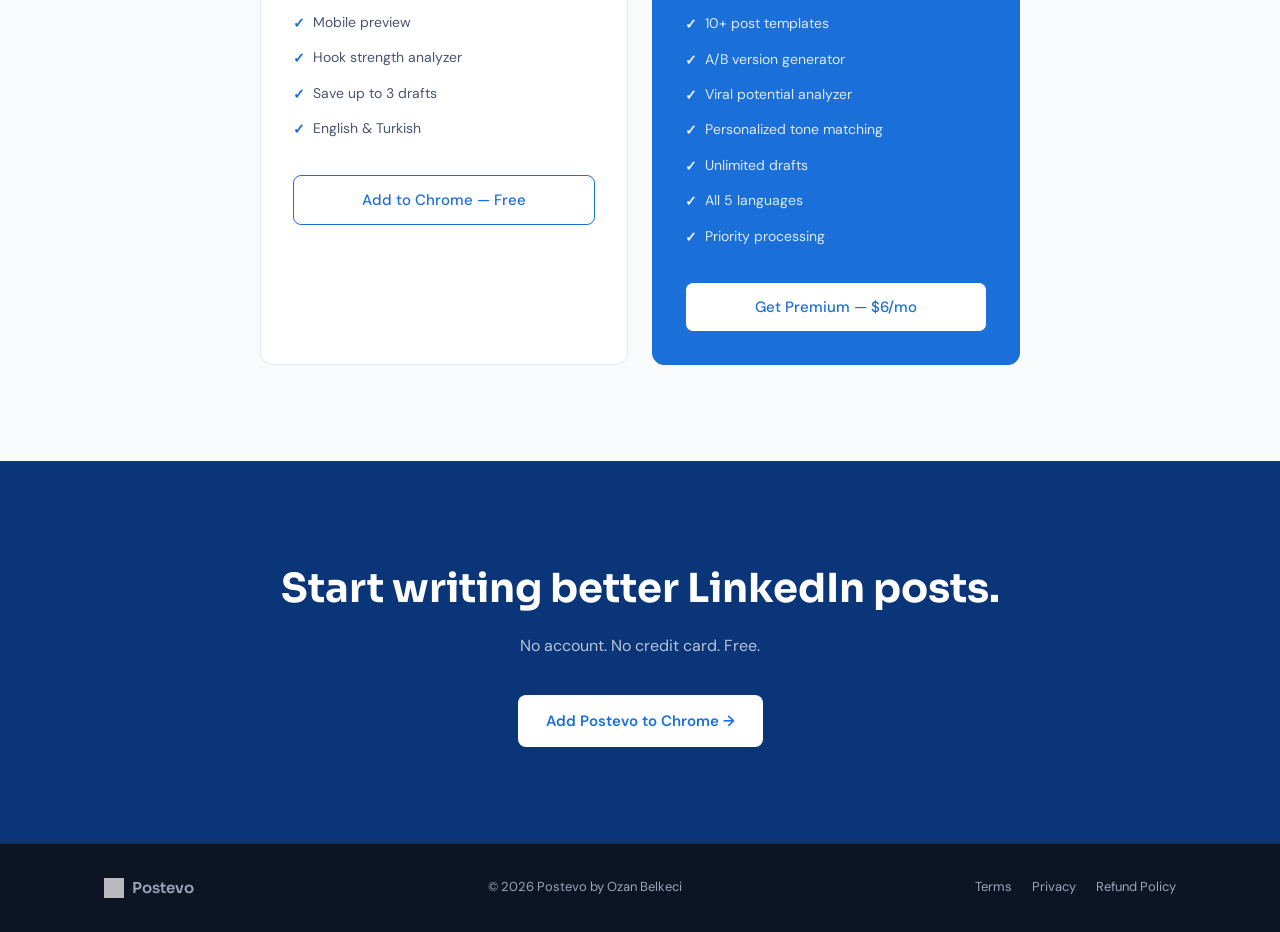
==== commit ca093afa: "Rebrand: Postify → Postevo Co-Authored-By: Claude Sonnet 4.6 <noreply@anthropic.com>" ====
--- a/index.html
+++ b/index.html
@@ -3,8 +3,8 @@
 <head>
   <meta charset="UTF-8" />
   <meta name="viewport" content="width=device-width, initial-scale=1.0" />
-  <title>Postify — Format LinkedIn Posts with AI</title>
-  <meta name="description" content="Postify corrects your writing, applies proven templates, and optimizes your posts for maximum LinkedIn engagement. Free Chrome Extension." />
+  <title>Postevo — Format LinkedIn Posts with AI</title>
+  <meta name="description" content="Postevo corrects your writing, applies proven templates, and optimizes your posts for maximum LinkedIn engagement. Free Chrome Extension." />
   <link rel="icon" type="image/png" href="assets/icon128.png" />
   <link rel="stylesheet" href="styles.css" />
 </head>
@@ -15,8 +15,8 @@
     <div class="container">
       <nav class="navbar-inner">
         <a href="index.html" class="navbar-logo">
-          <img src="assets/icon128.png" alt="Postify" />
-          <span>Postify</span>
+          <img src="assets/icon128.png" alt="Postevo" />
+          <span>Postevo</span>
         </a>
         <ul class="navbar-links">
           <li><a href="#features">Features</a></li>
@@ -57,7 +57,7 @@
           </h1>
 
           <p class="hero-subtitle">
-            Postify corrects your writing, applies proven templates,
+            Postevo corrects your writing, applies proven templates,
             and optimizes your posts for maximum LinkedIn engagement.
             Free Chrome Extension.
           </p>
@@ -83,7 +83,7 @@
                 <span class="mockup-dot yellow"></span>
                 <span class="mockup-dot green"></span>
               </div>
-              <span class="mockup-title-bar">Postify</span>
+              <span class="mockup-title-bar">Postevo</span>
             </div>
             <div class="mockup-body">
               <div class="mockup-tabs">
@@ -257,7 +257,7 @@
         <span class="section-label">MULTILINGUAL</span>
         <h2 class="languages-title">Write in your language.</h2>
         <p class="languages-subtitle">
-          Postify supports AI-powered formatting in 5 languages,<br>
+          Postevo supports AI-powered formatting in 5 languages,<br>
           with more coming soon.
         </p>
       </div>
@@ -331,7 +331,7 @@
     <div class="container">
       <h2 class="final-cta-title fade-in">Start writing better LinkedIn posts.</h2>
       <p class="final-cta-subtitle fade-in" style="transition-delay: 0.08s;">No account. No credit card. Free.</p>
-      <a href="#" class="btn-cta fade-in" style="transition-delay: 0.16s;">Add Postify to Chrome →</a>
+      <a href="#" class="btn-cta fade-in" style="transition-delay: 0.16s;">Add Postevo to Chrome →</a>
     </div>
   </section>
 
@@ -340,10 +340,10 @@
     <div class="container">
       <div class="footer-inner">
         <a href="index.html" class="footer-logo">
-          <img src="assets/icon128.png" alt="Postify" />
-          <span>Postify</span>
+          <img src="assets/icon128.png" alt="Postevo" />
+          <span>Postevo</span>
         </a>
-        <p class="footer-copy">© 2026 Postify by Ozan Belkeci</p>
+        <p class="footer-copy">© 2026 Postevo by Ozan Belkeci</p>
         <div class="footer-links">
           <a href="terms.html">Terms</a>
           <a href="privacy.html">Privacy</a>
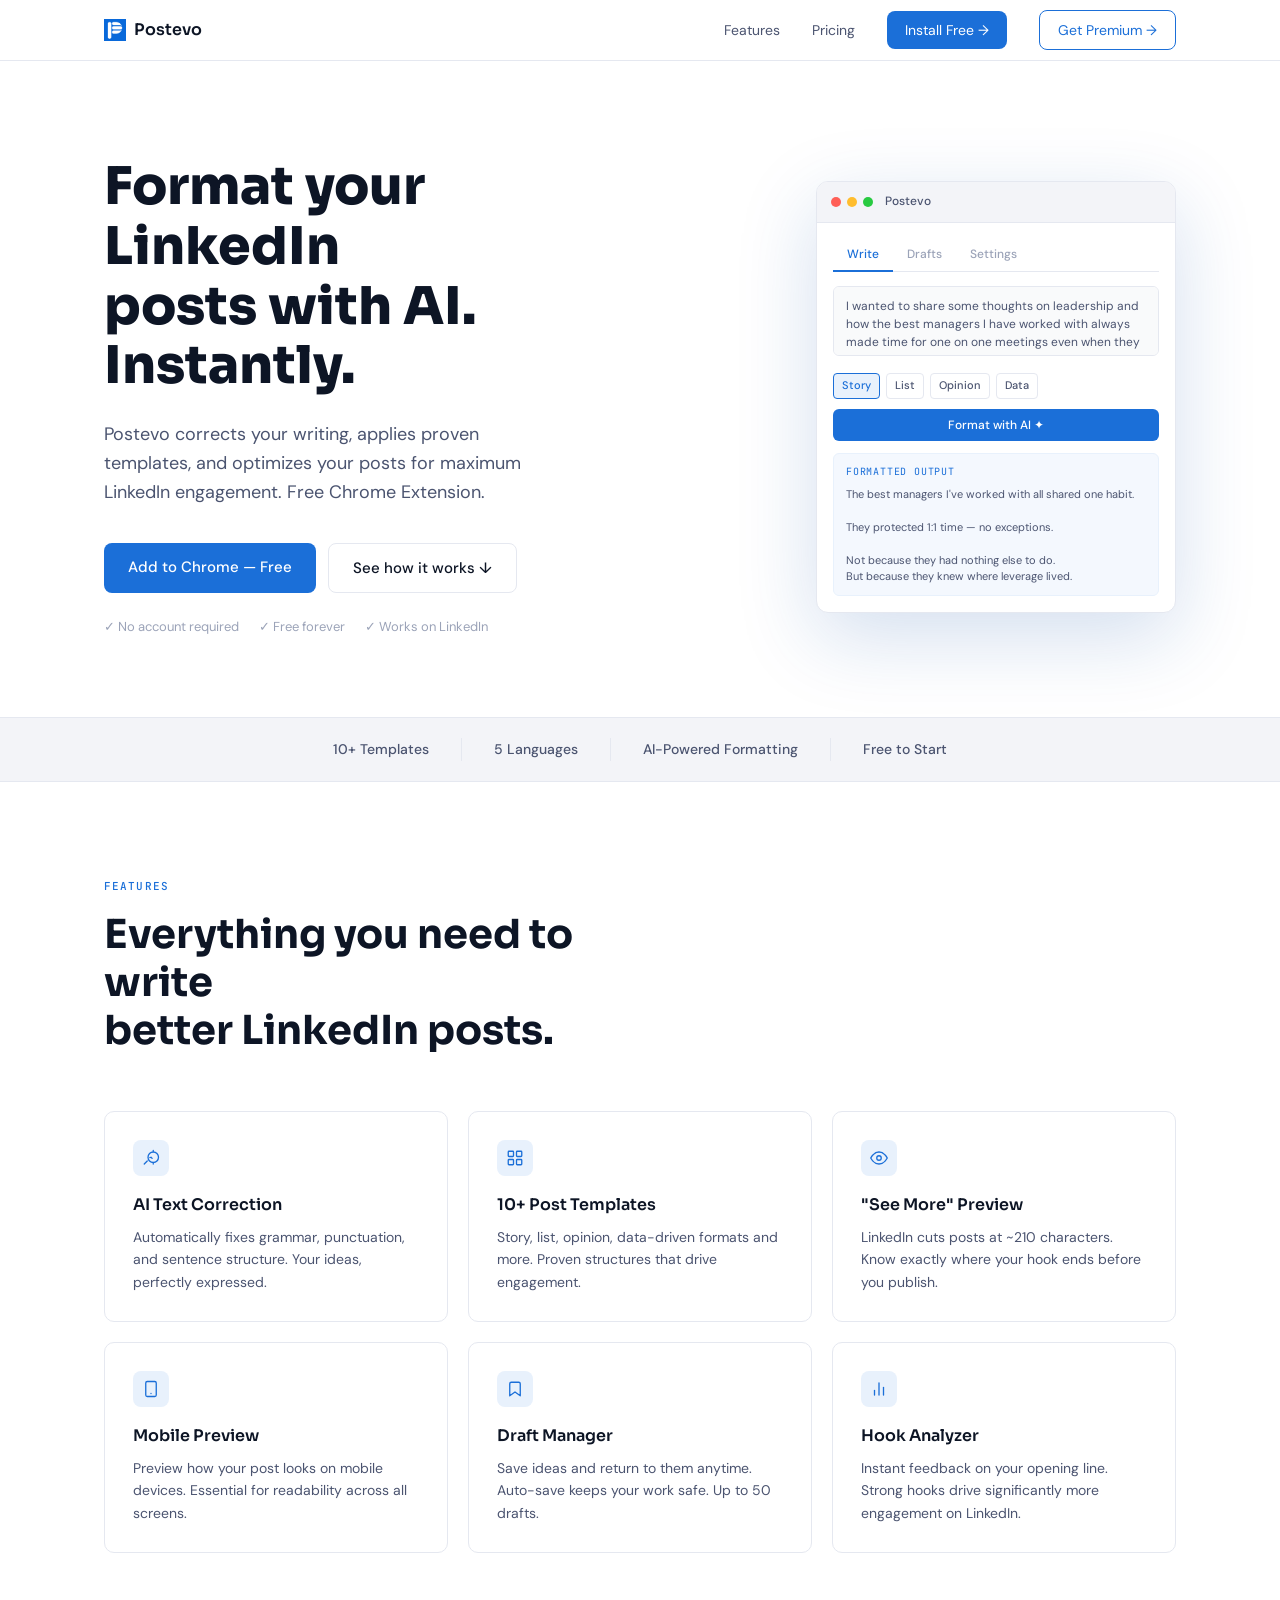
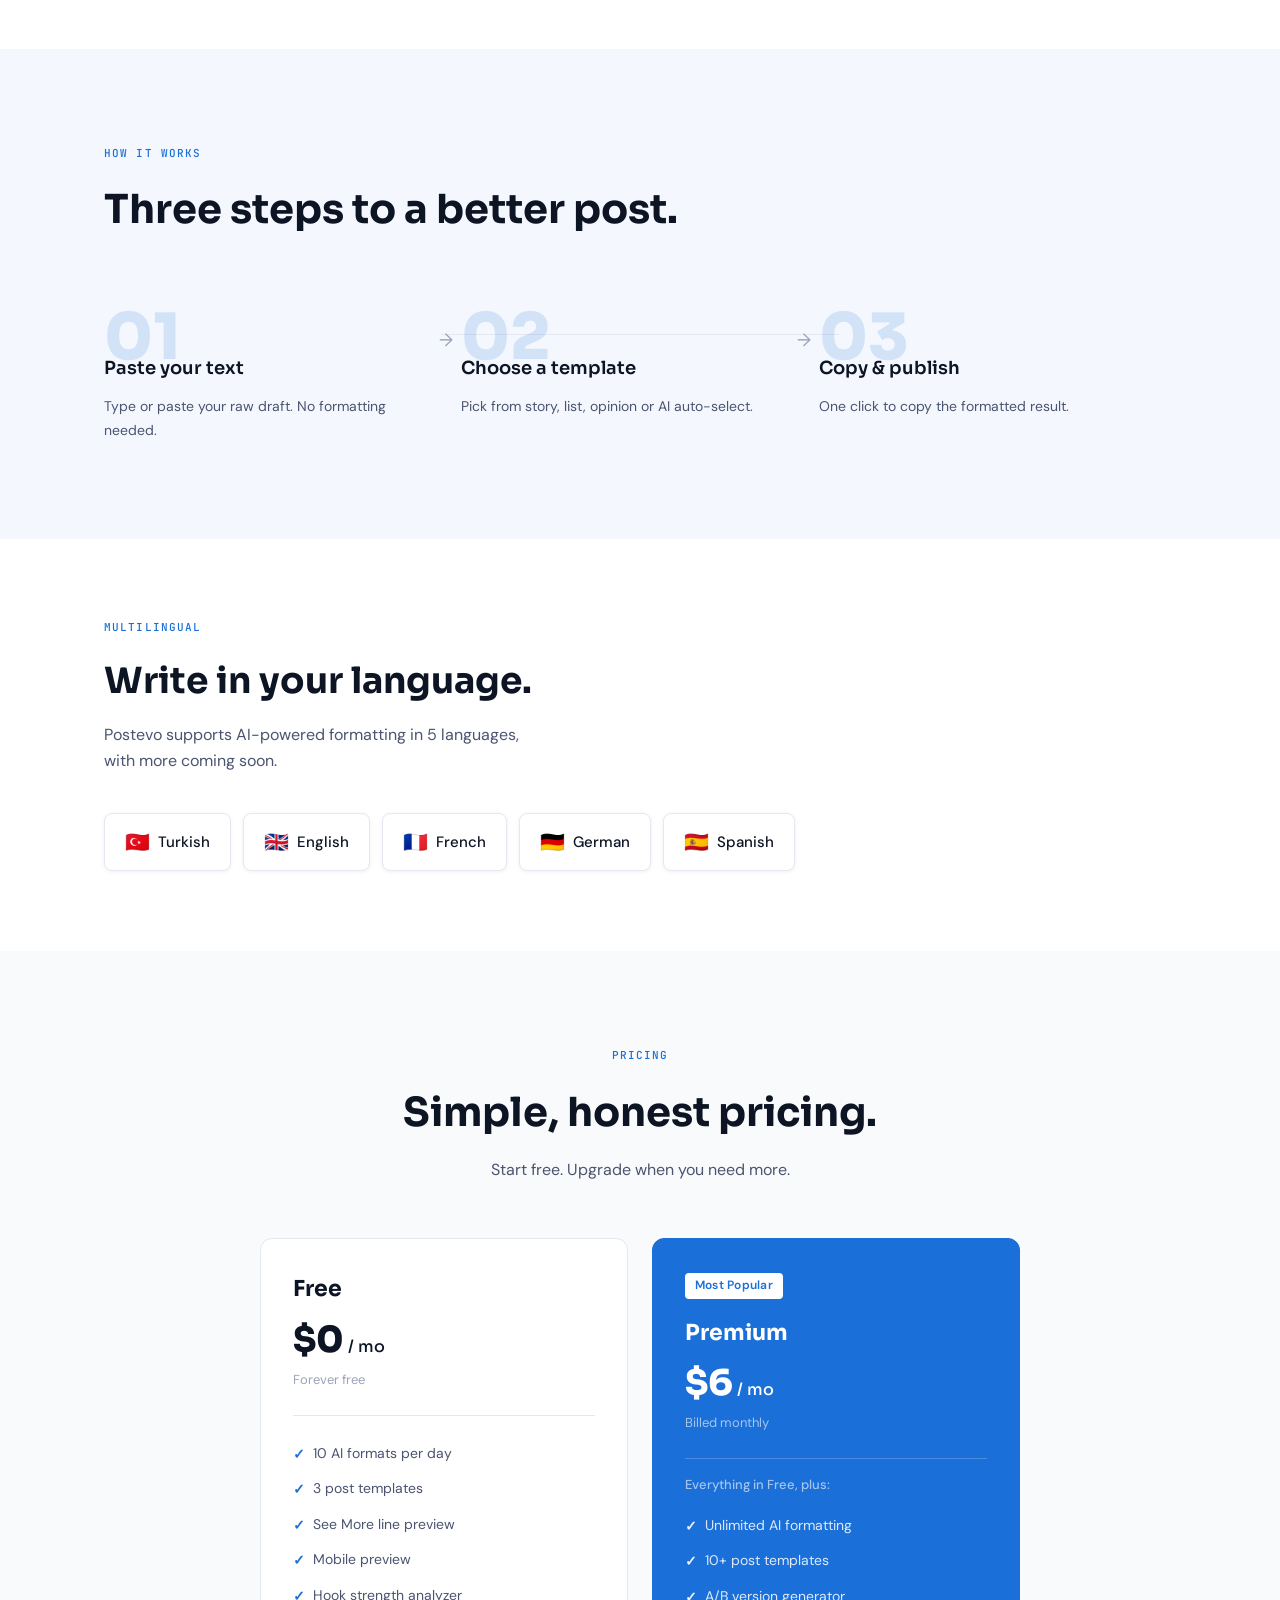
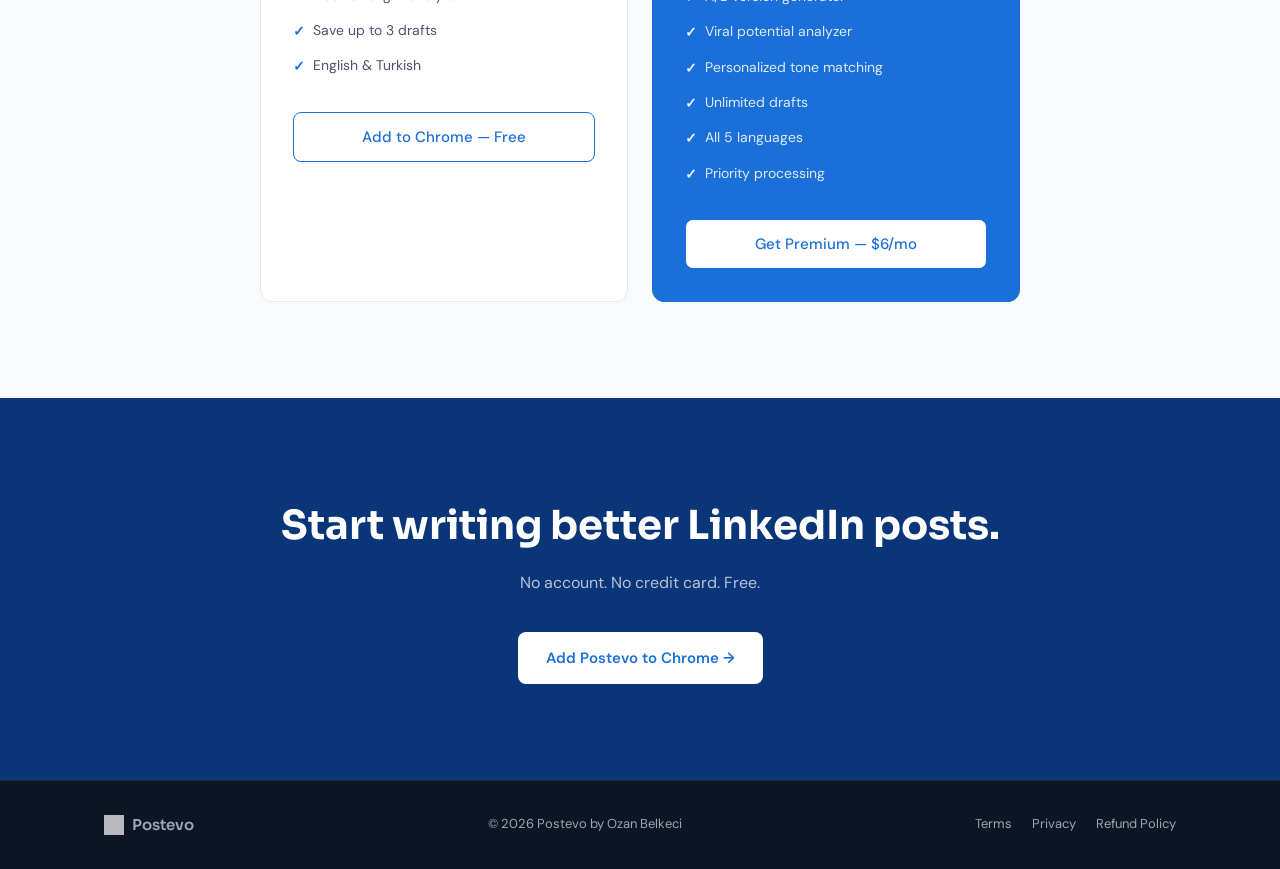
==== commit a66813b4: "Remove beta badge, add Chrome Web Store links - Remove "Now in Beta" hero badge - All install/add-to" ====
--- a/index.html
+++ b/index.html
@@ -21,7 +21,7 @@
         <ul class="navbar-links">
           <li><a href="#features">Features</a></li>
           <li><a href="#pricing">Pricing</a></li>
-          <li><a href="#" class="btn-nav">Install Free →</a></li>
+          <li><a href="https://chromewebstore.google.com/detail/gbfdlfjjfimgdjjpgplpmfoogbacbmfi?utm_source=item-share-cb" class="btn-nav" target="_blank" rel="noopener">Install Free →</a></li>
           <li><a href="https://buy.polar.sh/polar_cl_0F5MBFNqgj2aqh8e8LfYJPankoTeyXjlN0z6P3lCNPZ" class="btn-nav btn-nav-premium" target="_blank" rel="noopener">Get Premium →</a></li>
         </ul>
         <button class="hamburger" aria-label="Open menu">
@@ -34,7 +34,7 @@
     <div class="mobile-menu">
       <a href="#features">Features</a>
       <a href="#pricing">Pricing</a>
-      <a href="#">Install Free →</a>
+      <a href="https://chromewebstore.google.com/detail/gbfdlfjjfimgdjjpgplpmfoogbacbmfi?utm_source=item-share-cb" target="_blank" rel="noopener">Install Free →</a>
     </div>
   </header>
 
@@ -45,11 +45,6 @@
 
         <!-- Left column -->
         <div class="hero-left fade-in">
-          <div class="hero-badge">
-            <span class="hero-badge-dot"></span>
-            Now in Beta — Free to use
-          </div>
-
           <h1 class="hero-title">
             Format your LinkedIn<br>
             posts with AI.<br>
@@ -63,7 +58,7 @@
           </p>
 
           <div class="hero-buttons">
-            <a href="#" class="btn-primary">Add to Chrome — Free</a>
+            <a href="https://chromewebstore.google.com/detail/gbfdlfjjfimgdjjpgplpmfoogbacbmfi?utm_source=item-share-cb" class="btn-primary" target="_blank" rel="noopener">Add to Chrome — Free</a>
             <a href="#how-it-works" class="btn-secondary">See how it works ↓</a>
           </div>
 
@@ -298,7 +293,7 @@
             <li><span class="pricing-check">✓</span> Save up to 3 drafts</li>
             <li><span class="pricing-check">✓</span> English &amp; Turkish</li>
           </ul>
-          <a href="#" class="btn-plan-outline">Add to Chrome — Free</a>
+          <a href="https://chromewebstore.google.com/detail/gbfdlfjjfimgdjjpgplpmfoogbacbmfi?utm_source=item-share-cb" class="btn-plan-outline" target="_blank" rel="noopener">Add to Chrome — Free</a>
         </div>
 
         <!-- Premium plan -->
@@ -331,7 +326,7 @@
     <div class="container">
       <h2 class="final-cta-title fade-in">Start writing better LinkedIn posts.</h2>
       <p class="final-cta-subtitle fade-in" style="transition-delay: 0.08s;">No account. No credit card. Free.</p>
-      <a href="#" class="btn-cta fade-in" style="transition-delay: 0.16s;">Add Postevo to Chrome →</a>
+      <a href="https://chromewebstore.google.com/detail/gbfdlfjjfimgdjjpgplpmfoogbacbmfi?utm_source=item-share-cb" class="btn-cta fade-in" style="transition-delay: 0.16s;" target="_blank" rel="noopener">Add Postevo to Chrome →</a>
     </div>
   </section>
 
